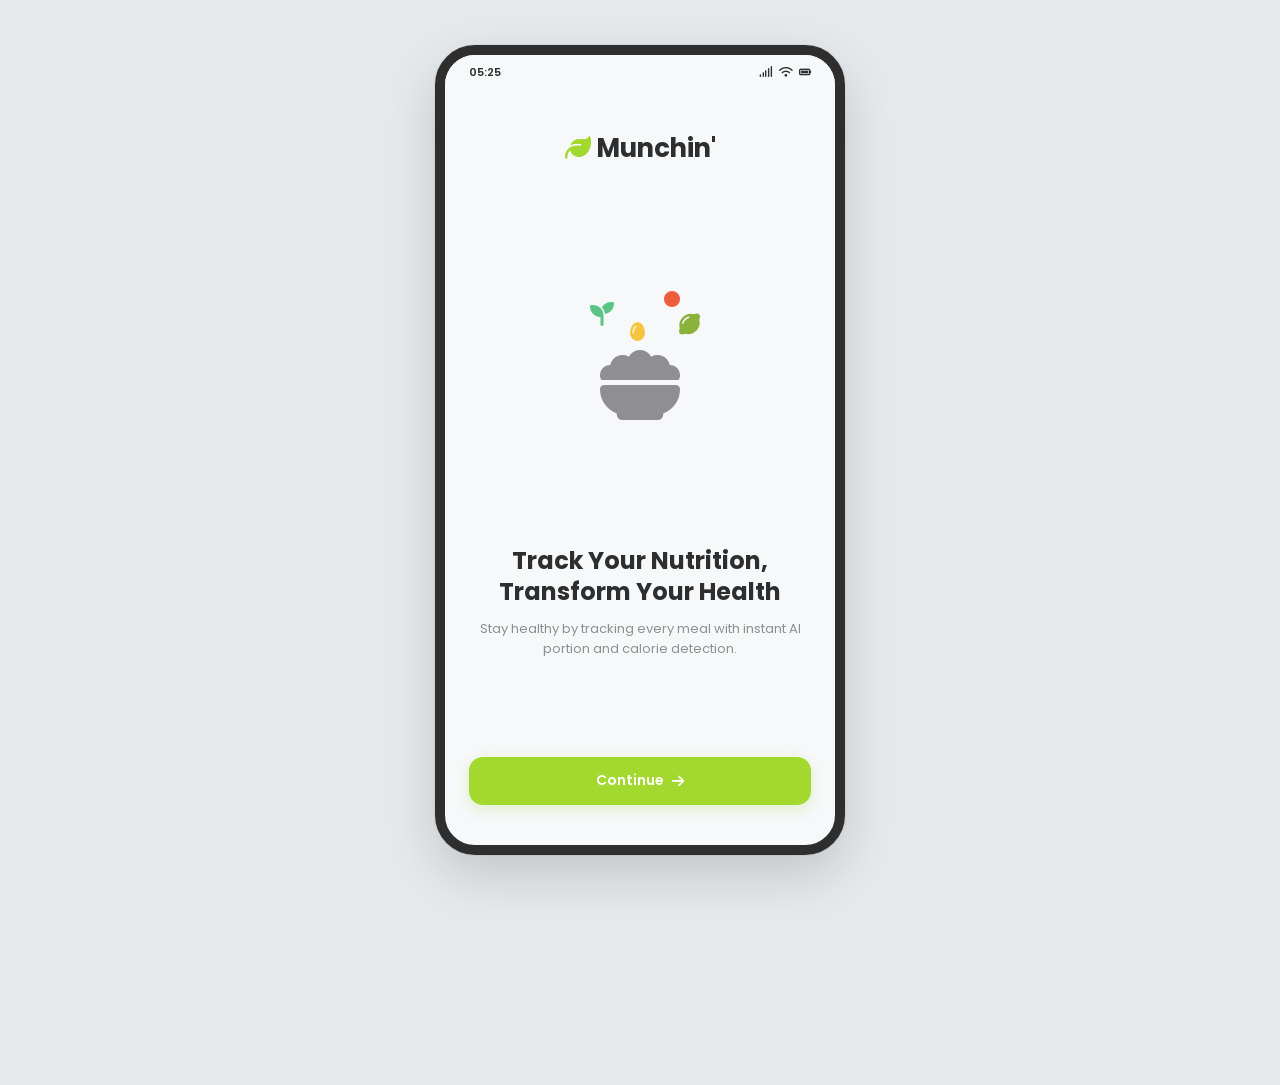
==== front-end/static/index.html @ abd900d7 "refactor project structure" ====
<!DOCTYPE html>
<html lang="vi">
<head>
    <meta charset="UTF-8">
    <meta name="viewport" content="width=device-width, initial-scale=1.0">
    <title>Munchin' - Track Your Diet Journey</title>
    <!-- Google Fonts: Poppins for clean modern Figma typography -->
    <link rel="preconnect" href="https://fonts.googleapis.com">
    <link rel="preconnect" href="https://fonts.gstatic.com" crossorigin>
    <link href="https://fonts.googleapis.com/css2?family=Poppins:wght@300;400;500;600;700&family=Outfit:wght@300;400;500;600;700&display=swap" rel="stylesheet">
    <!-- FontAwesome Icons -->
    <link rel="stylesheet" href="https://cdnjs.cloudflare.com/ajax/libs/font-awesome/6.4.0/css/all.min.css">
    <!-- Custom Style Sheet -->
    <link rel="stylesheet" href="index.css?v=1.0.3">
</head>
<body>
    <div class="phone-container">
        <!-- Status Bar Simulator -->
        <div class="status-bar">
            <span class="time" id="status-time">09:41</span>
            <div class="status-icons">
                <i class="fa-solid fa-signal"></i>
                <i class="fa-solid fa-wifi"></i>
                <i class="fa-solid fa-battery-full"></i>
            </div>
        </div>

        <!-- ==========================================
             ONBOARDING SCREENS (Welcome & Survey)
             ========================================== -->
        <div id="onboarding-flow" class="flow-container active">
            <!-- Screen 1: Welcome -->
            <div class="onboarding-screen active" id="screen-welcome">
                <div class="welcome-header">
                    <span class="brand-logo"><i class="fa-solid fa-leaf text-green"></i> Munchin'</span>
                </div>
                <div class="welcome-illustration">
                    <!-- Dynamic healthy bowl representation -->
                    <div class="salad-bowl">
                        <div class="ingredient leaf-1"><i class="fa-solid fa-seedling"></i></div>
                        <div class="ingredient tomato"><i class="fa-solid fa-circle text-coral"></i></div>
                        <div class="ingredient egg"><i class="fa-solid fa-egg"></i></div>
                        <div class="ingredient avocado"><i class="fa-solid fa-lemon"></i></div>
                        <div class="bowl-base"><i class="fa-solid fa-bowl-food"></i></div>
                    </div>
                </div>
                <div class="welcome-text">
                    <h2>Track Your Nutrition, Transform Your Health</h2>
                    <p>Stay healthy by tracking every meal with instant AI portion and calorie detection.</p>
                </div>
                <div class="onboarding-footer">
                    <button class="btn btn-green btn-block" id="welcome-continue-btn">Continue <i class="fa-solid fa-arrow-right"></i></button>
                </div>
            </div>

            <!-- Screen 2: Gender Selector -->
            <div class="onboarding-screen" id="screen-gender">
                <div class="survey-header">
                    <button class="survey-back-btn"><i class="fa-solid fa-chevron-left"></i></button>
                    <span class="survey-progress-dot">1 of 4</span>
                </div>
                <div class="survey-body">
                    <h2>What's your gender?</h2>
                    <p>This helps us customize your baseline basal metabolic rate (BMR).</p>
                    
                    <div class="selection-cards">
                        <div class="selection-card" data-gender="female">
                            <div class="card-icon"><i class="fa-solid fa-venus"></i></div>
                            <h3>Female</h3>
                        </div>
                        <div class="selection-card" data-gender="male">
                            <div class="card-icon"><i class="fa-solid fa-mars"></i></div>
                            <h3>Male</h3>
                        </div>
                        <div class="selection-card" data-gender="other">
                            <div class="card-icon"><i class="fa-solid fa-genderless"></i></div>
                            <h3>Other</h3>
                        </div>
                    </div>
                </div>
                <div class="onboarding-footer double-btn">
                    <button class="btn btn-secondary" id="gender-skip-btn">Skip</button>
                    <button class="btn btn-green" id="gender-continue-btn" disabled>Continue</button>
                </div>
            </div>

            <!-- Screen 3: Age Selector -->
            <div class="onboarding-screen" id="screen-age">
                <div class="survey-header">
                    <button class="survey-back-btn"><i class="fa-solid fa-chevron-left"></i></button>
                    <span class="survey-progress-dot">2 of 4</span>
                </div>
                <div class="survey-body">
                    <h2>What's your Age?</h2>
                    <p>Age plays a vital role in daily calorie burn estimation.</p>
                    
                    <div class="wheel-picker-container">
                        <div class="wheel-picker-fade top"></div>
                        <div class="wheel-picker" id="age-picker">
                            <!-- Populated by JS -->
                        </div>
                        <div class="wheel-picker-fade bottom"></div>
                        <div class="wheel-indicator"></div>
                    </div>
                </div>
                <div class="onboarding-footer double-btn">
                    <button class="btn btn-secondary" id="age-skip-btn">Skip</button>
                    <button class="btn btn-green" id="age-continue-btn">Continue</button>
                </div>
            </div>

            <!-- Screen 4: Weight Selector -->
            <div class="onboarding-screen" id="screen-weight">
                <div class="survey-header">
                    <button class="survey-back-btn"><i class="fa-solid fa-chevron-left"></i></button>
                    <span class="survey-progress-dot">3 of 4</span>
                </div>
                <div class="survey-body">
                    <h2>What's your weight?</h2>
                    <p>Enter your current weight. You can change units below.</p>
                    
                    <div class="weight-display-container">
                        <span class="weight-value" id="weight-value-label">62</span>
                        <div class="unit-toggle" id="weight-unit-toggle">
                            <button class="unit-btn active" data-unit="kg">Kg</button>
                            <button class="unit-btn" data-unit="lbs">Lbs</button>
                        </div>
                    </div>

                    <div class="scale-slider-container">
                        <input type="range" id="weight-slider" min="30" max="150" value="62" class="scale-slider">
                        <div class="scale-ticks">
                            <span>|</span><span>|</span><span>|</span><span>|</span><span>|</span><span>|</span><span>|</span><span>|</span><span>|</span><span>|</span>
                        </div>
                    </div>
                </div>
                <div class="onboarding-footer double-btn">
                    <button class="btn btn-secondary" id="weight-skip-btn">Skip</button>
                    <button class="btn btn-green" id="weight-continue-btn">Continue</button>
                </div>
            </div>

            <!-- Screen 5: Goal Selector -->
            <div class="onboarding-screen" id="screen-goal">
                <div class="survey-header">
                    <button class="survey-back-btn"><i class="fa-solid fa-chevron-left"></i></button>
                    <span class="survey-progress-dot">4 of 4</span>
                </div>
                <div class="survey-body">
                    <h2>What goal do you have in mind?</h2>
                    <p>We'll calculate your calorie requirements based on this.</p>
                    
                    <div class="selection-cards">
                        <div class="selection-card row-card" data-goal="lose">
                            <div class="card-icon text-coral"><i class="fa-solid fa-arrow-down-long"></i></div>
                            <div class="card-details">
                                <h3>Lose weight</h3>
                                <p>Calorie deficit to reduce weight safely</p>
                            </div>
                        </div>
                        <div class="selection-card row-card" data-goal="maintain">
                            <div class="card-icon text-green"><i class="fa-solid fa-scale-balanced"></i></div>
                            <div class="card-details">
                                <h3>Maintain weight</h3>
                                <p>Energy balance to maintain your current physique</p>
                            </div>
                        </div>
                        <div class="selection-card row-card" data-goal="gain">
                            <div class="card-icon text-purple"><i class="fa-solid fa-arrow-up-long"></i></div>
                            <div class="card-details">
                                <h3>Gain weight</h3>
                                <p>Calorie surplus to support muscle/mass growth</p>
                            </div>
                        </div>
                    </div>
                </div>
                <div class="onboarding-footer double-btn">
                    <button class="btn btn-secondary" id="goal-skip-btn">Skip</button>
                    <button class="btn btn-green" id="goal-continue-btn" disabled>Complete</button>
                </div>
            </div>
        </div>

        <!-- ==========================================
             AUTHENTICATION SCREEN (Sign In / Register)
             ========================================== -->
        <div id="auth-flow" class="flow-container">
            <div class="auth-screen">
                <div class="auth-header">
                    <span class="brand-logo"><i class="fa-solid fa-leaf text-green"></i> Munchin'</span>
                    <h2 id="auth-title">Create Account</h2>
                    <p id="auth-subtitle">Join us to start tracking your healthy lifestyle</p>
                </div>

                <div class="auth-body">
                    <!-- Signup Form -->
                    <form id="signup-form">
                        <div class="form-group">
                            <label for="reg-name">Full Name</label>
                            <input type="text" id="reg-name" class="form-control" placeholder="Akshay Rajput" required>
                        </div>
                        <div class="form-group">
                            <label for="reg-username">Username</label>
                            <input type="text" id="reg-username" class="form-control" placeholder="akshay89" required>
                        </div>
                        <div class="form-group">
                            <label for="reg-password">Password</label>
                            <div class="password-wrapper">
                                <input type="password" id="reg-password" class="form-control" placeholder="••••••••" required>
                                <button type="button" class="password-toggle-btn" tabindex="-1" title="Show password"><i class="fa-regular fa-eye"></i></button>
                            </div>
                        </div>
                        <button type="submit" class="btn btn-green btn-block" style="margin-top: 16px;">Sign Up</button>
                    </form>

                    <!-- Signin Form (Hidden initially) -->
                    <form id="signin-form" style="display: none;">
                        <div class="form-group">
                            <label for="login-username">Username</label>
                            <input type="text" id="login-username" class="form-control" placeholder="Username" required>
                        </div>
                        <div class="form-group">
                            <label for="login-password">Password</label>
                            <div class="password-wrapper">
                                <input type="password" id="login-password" class="form-control" placeholder="••••••••" required>
                                <button type="button" class="password-toggle-btn" tabindex="-1" title="Show password"><i class="fa-regular fa-eye"></i></button>
                            </div>
                        </div>
                        <button type="submit" class="btn btn-green btn-block" style="margin-top: 16px;">Sign In</button>
                    </form>
                </div>

                <div class="auth-footer">
                    <span id="auth-toggle-msg">Already have an account? <a href="#" id="auth-toggle-link">Sign In</a></span>
                </div>
            </div>
        </div>

        <!-- ==========================================
             MAIN APPLICATION SHELL (Tab Screens)
             ========================================== -->
        <div id="app-shell" class="flow-container">
            <!-- Header for Dashboard / Home -->
            <header class="main-header" id="main-header">
                <div class="user-avatar-badge">
                    <img src="https://images.unsplash.com/photo-1534528741775-53994a69daeb?auto=format&fit=crop&q=80&w=100" alt="Avatar" id="header-avatar">
                    <div class="user-welcome">
                        <span class="user-welcome-label">Welcome</span>
                        <strong class="user-welcome-name" id="user-display-name">Akshay Rajput</strong>
                    </div>
                </div>
                <div class="header-actions">
                    <button class="header-icon-btn" id="header-search-btn" title="Search"><i class="fa-solid fa-magnifying-glass"></i></button>
                    <button class="header-icon-btn" id="header-alert-btn" title="Notifications" style="position:relative;">
                        <i class="fa-solid fa-bell"></i>
                        <span class="notification-badge" id="notification-badge" style="display:none; position:absolute; top:-1px; right:-1px; width:7px; height:7px; background-color:#F05C3B; border-radius:50%; border:1px solid #FFFFFF;"></span>
                    </button>
                </div>
            </header>

            <!-- Notification Dropdown Panel -->
            <div class="notification-dropdown" id="notification-dropdown" style="display:none;">
                <div class="notification-dropdown-header">
                    <h4>Notifications</h4>
                    <button id="clear-notifications-btn">Clear all</button>
                </div>
                <div id="notifications-list">
                    <div class="empty-notifications">No notifications yet</div>
                </div>
            </div>

            <!-- Screen Viewport -->
            <div class="screen-viewport">
                <!-- Tab 1: Home Dashboard -->
                <div class="app-screen active" id="screen-home">
                    <!-- Horizontal Date Slider and Calendar Selector -->
                    <div class="date-picker-row">
                        <div class="horizontal-date-slider">
                            <!-- Populated by JS dynamically with nearby dates -->
                        </div>
                        <button class="calendar-toggle-btn" id="calendar-toggle-btn" title="Choose date">
                            <i class="fa-regular fa-calendar-days"></i>
                        </button>
                        <input type="date" id="hidden-date-picker" style="position: absolute; width: 1px; height: 1px; opacity: 0; pointer-events: none;">
                    </div>

                    <!-- Figma Semi-Circular Gauge Calorie Tracker Card -->
                    <div class="gauge-card card">
                        <div class="semi-gauge-container">
                            <svg class="semi-gauge" width="220" height="150" viewBox="0 0 220 120">
                                <!-- Background Gray Arc -->
                                <path class="gauge-bg" d="M20 110 A 90 90 0 0 1 200 110" stroke="#f0f2f5" stroke-width="14" fill="none" stroke-linecap="round"/>
                                <!-- Active Orange/Coral Progress Arc -->
                                <path class="gauge-fill" id="gauge-fill-arc" d="M20 110 A 90 90 0 0 1 200 110" stroke="url(#coralGradient)" stroke-width="14" fill="none" stroke-linecap="round"/>
                                
                                <defs>
                                    <linearGradient id="coralGradient" x1="0%" y1="0%" x2="100%" y2="100%">
                                        <stop offset="0%" stop-color="#ff9b71"/>
                                        <stop offset="100%" stop-color="#F05C3B"/>
                                    </linearGradient>
                                </defs>
                            </svg>

                            <div class="gauge-center-text">
                                <div class="gauge-icon"><i class="fa-solid fa-fire text-coral"></i></div>
                                <span class="gauge-calories" id="gauge-cal-completed">0</span>
                                <span class="gauge-total">of <span id="gauge-cal-target">2213</span> kcal</span>
                            </div>
                        </div>

                        <!-- Gauge Stats Row (Budget, Left, Exercise) -->
                        <div class="gauge-stats-row" style="display: flex; justify-content: space-around; width: 100%; margin: 8px 0 16px 0; border-top: 1px solid var(--border-color); border-bottom: 1px solid var(--border-color); padding: 10px 0;">
                            <div style="display: flex; flex-direction: column; align-items: center;">
                                <span style="font-size: 10px; color: var(--text-muted); font-weight: 500; text-transform: uppercase;">Budget</span>
                                <strong id="gauge-budget-val" style="font-size: 14px; color: var(--text-dark);">2213</strong>
                            </div>
                            <div style="display: flex; flex-direction: column; align-items: center; border-left: 1px solid var(--border-color); border-right: 1px solid var(--border-color); padding: 0 24px;">
                                <span style="font-size: 10px; color: var(--text-muted); font-weight: 500; text-transform: uppercase;">Left</span>
                                <strong id="gauge-left-val" style="font-size: 16px; color: var(--accent-coral);">2213</strong>
                            </div>
                            <div style="display: flex; flex-direction: column; align-items: center;">
                                <span style="font-size: 10px; color: var(--text-muted); font-weight: 500; text-transform: uppercase;">Exercise</span>
                                <strong id="gauge-exercise-val" style="font-size: 14px; color: var(--accent-green);">0</strong>
                            </div>
                        </div>

                        <!-- Macro Details Grid -->
                        <div class="macro-bars-card">
                            <div class="macro-bar-col">
                                <div class="macro-col-header">
                                    <span class="macro-dot bg-purple"></span>
                                    <span>Protein</span>
                                </div>
                                <strong class="macro-col-value"><span id="macro-p-val">0</span>g</strong>
                                <span class="macro-col-target">of <span id="macro-p-tgt">90</span>g</span>
                                <div class="macro-bar-track"><div class="macro-bar-fill bg-purple" id="macro-bar-p" style="width: 0%;"></div></div>
                            </div>
                            
                            <div class="macro-bar-col">
                                <div class="macro-col-header">
                                    <span class="macro-dot bg-yellow"></span>
                                    <span>Fats</span>
                                </div>
                                <strong class="macro-col-value"><span id="macro-f-val">0</span>g</strong>
                                <span class="macro-col-target">of <span id="macro-f-tgt">70</span>g</span>
                                <div class="macro-bar-track"><div class="macro-bar-fill bg-yellow" id="macro-bar-f" style="width: 0%;"></div></div>
                            </div>

                            <div class="macro-bar-col">
                                <div class="macro-col-header">
                                    <span class="macro-dot bg-green"></span>
                                    <span>Carbs</span>
                                </div>
                                <strong class="macro-col-value"><span id="macro-c-val">0</span>g</strong>
                                <span class="macro-col-target">of <span id="macro-c-tgt">110</span>g</span>
                                <div class="macro-bar-track"><div class="macro-bar-fill bg-green" id="macro-bar-c" style="width: 0%;"></div></div>
                            </div>
                        </div>
                    </div>

                    <!-- Daily Activity & Logs Card -->
                    <div class="card activity-card" style="margin-bottom: 16px;">
                        <h3 style="font-size: 14px; margin-bottom: 12px;"><i class="fa-solid fa-chart-line text-coral"></i> Daily Activity & Logs</h3>
                        <div style="display: flex; gap: 10px; margin-bottom: 12px;">
                            <button class="btn btn-secondary" id="btn-open-weight-log" style="flex: 1; height: 38px; font-size: 12px; border-radius: 10px; padding: 0 10px; justify-content: center;">
                                <i class="fa-solid fa-weight-scale" style="color:var(--accent-purple)"></i> Weight Log
                            </button>
                            <button class="btn btn-secondary" id="btn-open-exercise-log" style="flex: 1; height: 38px; font-size: 12px; border-radius: 10px; padding: 0 10px; justify-content: center;">
                                <i class="fa-solid fa-person-running" style="color:var(--accent-green)"></i> Exercise Log
                            </button>
                        </div>
                        <div class="activity-summary-details" style="font-size: 12px; display: flex; flex-direction: column; gap: 8px;">
                            <div style="display: flex; justify-content: space-between; align-items: center; border-bottom: 1px solid var(--border-color); padding-bottom: 6px;">
                                <span style="color: var(--text-muted); font-weight: 500;">Weight Today</span>
                                <strong id="dashboard-current-weight-val">--</strong>
                            </div>
                            <div>
                                <span style="color: var(--text-muted); font-weight: 500; display: block; margin-bottom: 4px;">Today's Workouts</span>
                                <div id="dashboard-today-workouts-list" style="display: flex; flex-direction: column; gap: 6px;">
                                    <span style="color: var(--text-light-gray); font-style: italic; font-size: 11px;">No exercise logged today.</span>
                                </div>
                            </div>
                        </div>
                    </div>

                    <!-- Today's Meals Section -->
                    <div class="meals-section-container">
                        <div class="meals-section-header">
                            <h3>Today's Meals</h3>
                            <button class="text-link-btn" id="view-all-meals-btn">View All</button>
                        </div>

                        <!-- Meal Category Tabs -->
                        <div class="meal-categories">
                            <button class="meal-cat-btn active" data-category="breakfast">Breakfast</button>
                            <button class="meal-cat-btn" data-category="lunch">Lunch</button>
                            <button class="meal-cat-btn" data-category="dinner">Dinner</button>
                        </div>

                        <!-- Meal Cards list container -->
                        <div class="meal-cards-list" id="meal-cards-list">
                            <!-- Populated dynamically by JS -->
                            <div class="empty-state-card">
                                <i class="fa-solid fa-utensils empty-icon-gray"></i>
                                <p>No meals logged for this category</p>
                                <p class="empty-subtext">Click the "+" scanner button below to scan and log this meal.</p>
                            </div>
                        </div>
                    </div>
                </div>

                <!-- Tab 2: Search / Manual Entry / Explore -->
                <div class="app-screen" id="screen-search">
                    <div class="screen-header">
                        <h2>Explore Foods</h2>
                    </div>
                    
                    <!-- Sub-tabs for Explore -->
                    <div class="explore-tabs-container">
                        <button class="explore-tab-btn active" data-view="manual">Manual Log</button>
                        <button class="explore-tab-btn" data-view="new-dishes">Explore New Dishes</button>
                    </div>

                    <!-- View 1: Manual Log -->
                    <div id="explore-manual-view" class="explore-view active">
                        <div class="search-box-container">
                            <i class="fa-solid fa-magnifying-glass search-input-icon"></i>
                            <input type="text" id="food-search-input" class="form-control search-input" placeholder="Search rice, pho, avocado salad...">
                        </div>

                        <!-- Custom manual add form card -->
                        <div class="custom-add-card card" style="margin-top: 16px;">
                            <h3>Custom Meal Input</h3>
                            <div class="form-group">
                                <label>Meal Category</label>
                                <div class="meal-category-select-pill">
                                    <button class="pill-btn active" data-cat="breakfast">Breakfast</button>
                                    <button class="pill-btn" data-cat="lunch">Lunch</button>
                                    <button class="pill-btn" data-cat="dinner">Dinner</button>
                                </div>
                            </div>
                            <div class="form-group">
                                <label for="custom-food-name">Food Name</label>
                                <input type="text" id="custom-food-name" class="form-control" placeholder="Pho, eggs, salad...">
                            </div>
                            <div class="form-group">
                                <label for="custom-food-calories">Calories (kcal)</label>
                                <input type="number" id="custom-food-calories" class="form-control" placeholder="0">
                            </div>
                            <div class="macro-grid">
                                <div class="form-group">
                                    <label for="custom-food-p">Protein (g)</label>
                                    <input type="number" id="custom-food-p" class="form-control" placeholder="0">
                                </div>
                                <div class="form-group">
                                    <label for="custom-food-c">Carbs (g)</label>
                                    <input type="number" id="custom-food-c" class="form-control" placeholder="0">
                                </div>
                                <div class="form-group">
                                    <label for="custom-food-f">Fats (g)</label>
                                    <input type="number" id="custom-food-f" class="form-control" placeholder="0">
                                </div>
                            </div>
                            <button class="btn btn-green btn-block" id="custom-food-save-btn" style="margin-top: 16px;"><i class="fa-solid fa-plus"></i> Add Meal</button>
                        </div>
                    </div>

                    <!-- View 2: Explore New Dishes -->
                    <div id="explore-new-dishes-view" class="explore-view">
                        <div class="scraped-dishes-header">
                            <p class="scraped-subtitle"><i class="fa-solid fa-wand-magic-sparkles text-coral"></i> Live AI Scraped Ideas from Hungry Huy</p>
                        </div>
                        <div class="scraped-dishes-list" id="scraped-dishes-list">
                            <div class="loading-state">
                                <i class="fa-solid fa-spinner fa-spin text-coral"></i>
                                <p>Scraping new culinary ideas...</p>
                            </div>
                        </div>
                    </div>
                </div>

                <!-- Tab 3: AI Scanner / Camera Upload (Scan) -->
                <div class="app-screen" id="screen-scan">
                    <div class="screen-header">
                        <h2>AI Scanner</h2>
                        <span class="badge" id="backend-status-revamp"><span class="status-dot"></span>Checking...</span>
                    </div>

                    <div class="scan-controls-container">
                        <!-- Mode selections -->
                        <div class="mode-selector-light" style="display: none;">
                            <button class="mode-btn-light active" id="mode-fast-revamp" data-mode="fast">
                                <i class="fa-solid fa-bolt"></i> Fast Mode
                            </button>
                            <button class="mode-btn-light" id="mode-accurate-revamp" data-mode="accurate">
                                <i class="fa-solid fa-circle-check"></i> Accurate Mode
                            </button>
                        </div>
                        
                        <!-- Model Dropdown -->
                        <div class="select-wrapper-light">
                            <select id="model-select-revamp" class="form-select-light">
                                <option value="">Default Model</option>
                            </select>
                            <i class="fa-solid fa-chevron-down select-icon"></i>
                        </div>
                    </div>

                    <!-- Dropzone -->
                    <div class="upload-dropzone-light" id="dropzone-revamp" style="position: relative;">
                        <input type="file" id="file-input-revamp" accept="image/*" style="position: absolute; top: 0; left: 0; width: 100%; height: 100%; opacity: 0.01; cursor: pointer; z-index: 10;">
                        <div class="dropzone-content">
                            <i class="fa-solid fa-camera camera-large-icon"></i>
                            <h3>Upload food photo</h3>
                            <p>Drag your food picture or touch to open camera</p>
                        </div>
                    </div>



                    <!-- Progress tracking panel -->
                    <div class="progress-panel-light" id="progress-panel-revamp" style="display: none;">
                        <div class="progress-header">
                            <span class="progress-status-text" id="progress-status-revamp-text">Uploading image...</span>
                            <div style="display: flex; align-items: center; gap: 8px;">
                                <span class="progress-percent" id="progress-percent-revamp">0%</span>
                                <button class="close-btn-light" id="cancel-progress-revamp-btn" style="border: none; background: none; color: #8E8E93; cursor: pointer; padding: 2px; display: flex; align-items: center; justify-content: center;" title="Cancel Scan"><i class="fa-solid fa-xmark"></i></button>
                            </div>
                        </div>
                        <div class="progress-bar-bg">
                            <div class="progress-bar-fill" id="progress-bar-fill-revamp" style="width: 0%;"></div>
                        </div>
                        <ul class="progress-steps-list-light">
                            <li class="step-item-light active" id="step-u-revamp"><i class="fa-solid fa-circle-notch fa-spin"></i> Uploading Image</li>
                            <li class="step-item-light" id="step-c-revamp"><i class="fa-regular fa-circle"></i> Running food classification</li>
                            <li class="step-item-light" id="step-n-revamp"><i class="fa-regular fa-circle"></i> Fetching USDA nutritional profiles</li>
                            <li class="step-item-light" id="step-s-revamp"><i class="fa-regular fa-circle"></i> Ingredient mask extraction (Accurate)</li>
                            <li class="step-item-light" id="step-p-revamp"><i class="fa-regular fa-circle"></i> Portion height & volume estimation</li>
                        </ul>
                    </div>

                    <!-- Results panel -->
                    <div class="result-panel-light card" id="result-panel-revamp" style="display: none;">
                        <div class="result-header-light">
                            <h3>AI Analysis Details</h3>
                            <button class="close-btn-light" id="close-result-revamp-btn"><i class="fa-solid fa-xmark"></i></button>
                        </div>

                        <div class="result-body-light">
                            <div class="result-image-container">
                                <img id="result-img-revamp" src="" alt="Analyzed meal">
                                <canvas id="overlay-canvas-revamp"></canvas>
                                <div class="overlay-tag" id="overlay-tag-revamp" style="display: none;"><i class="fa-solid fa-circle-nodes"></i> Ingredients Mask Active</div>
                            </div>

                            <div class="food-info-header">
                                <div>
                                    <h2 id="result-food-name-revamp">Phở Bò</h2>
                                    <p class="portion-text" id="result-portion-revamp">Estimated portion: 1.2 portions</p>
                                </div>
                                <div class="conf-badge">
                                    <span id="result-conf-val">95%</span>
                                    <span class="conf-lbl">Confidence</span>
                                </div>
                            </div>

                            <!-- Macro Breakdown -->
                            <div class="macros-breakdown-card">
                                <div class="macro-line-item">
                                    <div class="macro-line-lbl">
                                        <span><i class="fa-solid fa-fire text-coral"></i> Calories</span>
                                        <strong id="res-macro-cal">650 kcal</strong>
                                    </div>
                                    <div class="macro-line-bar"><div class="macro-line-fill bg-coral" id="res-fill-cal" style="width: 50%;"></div></div>
                                </div>

                                <div class="macro-line-grid">
                                    <div class="macro-line-item">
                                        <div class="macro-line-lbl">
                                            <span>Protein</span>
                                            <strong id="res-macro-p">28g</strong>
                                        </div>
                                        <div class="macro-line-bar"><div class="macro-line-fill bg-purple" id="res-fill-p" style="width: 50%;"></div></div>
                                    </div>
                                    <div class="macro-line-item">
                                        <div class="macro-line-lbl">
                                            <span>Carbs</span>
                                            <strong id="res-macro-c">85g</strong>
                                        </div>
                                        <div class="macro-line-bar"><div class="macro-line-fill bg-green" id="res-fill-c" style="width: 50%;"></div></div>
                                    </div>
                                    <div class="macro-line-item">
                                        <div class="macro-line-lbl">
                                            <span>Fats</span>
                                            <strong id="res-macro-f">16g</strong>
                                        </div>
                                        <div class="macro-line-bar"><div class="macro-line-fill bg-yellow" id="res-fill-f" style="width: 50%;"></div></div>
                                    </div>
                                </div>
                            </div>

                            <!-- Ingredients breakdown -->
                            <div class="ingredients-list-section" id="res-ing-section" style="display: none;">
                                <h4>Detected Ingredients</h4>
                                <div class="ing-list-items" id="res-ing-list">
                                    <!-- Populated dynamically -->
                                </div>
                            </div>

                            <!-- Depth map -->
                            <div class="depth-map-section" id="res-depth-section" style="display: none;">
                                <h4>Depth Map V2 Visualization</h4>
                                <div class="depth-map-img-wrapper">
                                    <img id="res-depth-img" src="" alt="Depth map">
                                </div>
                            </div>

                            <!-- Quick Select Intake Choice for AI Result -->
                            <div class="form-group" style="margin-top: 14px;">
                                <label>Log this meal for:</label>
                                <div class="meal-category-select-pill" id="result-meal-cat-select">
                                    <button class="pill-btn active" data-cat="breakfast">Breakfast</button>
                                    <button class="pill-btn" data-cat="lunch">Lunch</button>
                                    <button class="pill-btn" data-cat="dinner">Dinner</button>
                                </div>
                            </div>

                            <div class="result-footer-actions">
                                <button class="btn btn-secondary" id="res-cancel-btn">Discard</button>
                                <button class="btn btn-green" id="res-save-btn"><i class="fa-solid fa-plus"></i> Add to Journey</button>
                                <button class="btn btn-green" id="res-back-home-btn" style="display: none; width: 100%;"><i class="fa-solid fa-arrow-left"></i> Back to Home</button>
                            </div>
                        </div>
                    </div>
                </div>

                <!-- Tab 4: Reports (Graph) -->
                <div class="app-screen" id="screen-reports">
                    <div class="screen-header">
                        <h2>Diet Progress</h2>
                    </div>

                    <!-- Weekly progress Line Chart Card -->
                    <div class="chart-card card">
                        <div class="chart-header">
                            <h3>Weekly Calorie Intake</h3>
                            <span class="chart-avg">Avg: <strong id="reports-avg-val">0</strong> kcal</span>
                        </div>
                        <div class="canvas-container">
                            <canvas id="progress-line-chart" width="350" height="180"></canvas>
                        </div>
                    </div>

                    <!-- Additional health insights cards -->
                    <div class="insights-container">
                        <h3>Nutrition Insights</h3>
                        <div class="insight-item-light">
                            <div class="insight-icon bg-light-green"><i class="fa-solid fa-shield-heart text-green"></i></div>
                            <div class="insight-text">
                                <h4>Calorie Goal Streak</h4>
                                <p id="insight-streak-text">You are on track! Stay close to your limit.</p>
                            </div>
                        </div>
                        <div class="insight-item-light">
                            <div class="insight-icon bg-light-purple"><i class="fa-solid fa-apple-whole text-purple"></i></div>
                            <div class="insight-text">
                                <h4>Macronutrient Balance</h4>
                                <p id="insight-macro-text">Ensure you are hitting your protein goal for today.</p>
                            </div>
                        </div>
                    </div>
                </div>

                <!-- Tab 5: Profile & Settings -->
                <div class="app-screen" id="screen-profile">
                    <div class="profile-card card">
                        <div class="profile-avatar-container">
                            <img src="https://images.unsplash.com/photo-1534528741775-53994a69daeb?auto=format&fit=crop&q=80&w=120" alt="Avatar" id="profile-avatar">
                        </div>
                        <h2 class="profile-name" id="profile-display-name">Akshay Rajput</h2>
                        <span class="profile-username" id="profile-display-username">@rajputakshay8940</span>

                        <!-- User stats tags -->
                        <div class="profile-stats-row">
                            <div class="profile-stat-box">
                                <span class="lbl">Calorie Target</span>
                                <strong id="prof-stat-cal">2213 kcal</strong>
                            </div>
                            <div class="profile-stat-box">
                                <span class="lbl">Goal</span>
                                <strong id="prof-stat-goal" style="text-transform: capitalize;">Maintain</strong>
                            </div>
                            <div class="profile-stat-box">
                                <span class="lbl">Weight</span>
                                <strong id="prof-stat-weight">62 Kg</strong>
                            </div>
                        </div>
                    </div>

                    <!-- Menu List -->
                    <div class="profile-menu-list">
                        <div class="profile-menu-item" id="menu-theme-black" style="display: flex; justify-content: space-between; align-items: center; cursor: default;">
                            <div style="display: flex; align-items: center; gap: 12px;">
                                <div class="menu-icon"><i class="fa-solid fa-moon"></i></div>
                                <span>Pitch-Black Dark Mode</span>
                            </div>
                            <label class="switch-toggle" style="position: relative; display: inline-block; width: 44px; height: 24px; margin-right: 4px;">
                                <input type="checkbox" id="dark-theme-toggle" style="opacity: 0; width: 0; height: 0; cursor: pointer;">
                                <span class="slider-round" style="position: absolute; cursor: pointer; top: 0; left: 0; right: 0; bottom: 0; background-color: #ccc; transition: .4s; border-radius: 24px;"></span>
                            </label>
                        </div>
                        <div class="profile-menu-item" id="menu-intake-goal">
                            <div class="menu-icon"><i class="fa-solid fa-fire-burner"></i></div>
                            <span>Daily Intake Target</span>
                            <i class="fa-solid fa-chevron-right arrow-icon"></i>
                        </div>
                        <div class="profile-menu-item" id="menu-favorites">
                            <div class="menu-icon"><i class="fa-solid fa-heart"></i></div>
                            <span>Favorites Foods</span>
                            <i class="fa-solid fa-chevron-right arrow-icon"></i>
                        </div>
                        <div class="profile-menu-item" id="menu-survey">
                            <div class="menu-icon"><i class="fa-solid fa-clipboard-question"></i></div>
                            <span>Recalculate BMR (Survey)</span>
                            <i class="fa-solid fa-chevron-right arrow-icon"></i>
                        </div>

                        <!-- Logout Button -->
                        <button class="btn btn-coral btn-block" id="logout-btn" style="margin-top: 24px;">
                            <i class="fa-solid fa-right-from-bracket"></i> Log out
                        </button>
                    </div>
                </div>
            </div>

            <!-- Bottom Navigation Bar -->
            <nav class="bottom-tab-bar">
                <button class="tab-nav-btn active" data-screen="home">
                    <i class="fa-solid fa-house-chimney"></i>
                    <span>Home</span>
                </button>
                <button class="tab-nav-btn" data-screen="search">
                    <i class="fa-solid fa-magnifying-glass"></i>
                    <span>Explore</span>
                </button>
                
                <!-- Floating green scan button -->
                <div class="tab-nav-scan-wrapper">
                    <button class="scan-nav-btn" data-screen="scan">
                        <i class="fa-solid fa-camera"></i>
                    </button>
                </div>
                
                <button class="tab-nav-btn" data-screen="reports">
                    <i class="fa-solid fa-chart-simple"></i>
                    <span>Reports</span>
                </button>
                <button class="tab-nav-btn" data-screen="profile">
                    <i class="fa-solid fa-user"></i>
                    <span>Profile</span>
                </button>
            </nav>
        </div>
        
        <!-- Custom Daily Calorie Target Modal (Inside Simulator) -->
        <div class="modal" id="custom-target-modal">
            <div class="modal-dialog">
                <div class="modal-header">
                    <h3>Custom Target Calories</h3>
                    <button class="close-btn" id="close-target-modal"><i class="fa-solid fa-xmark"></i></button>
                </div>
                <div class="modal-body">
                    <div class="form-group">
                        <label for="custom-target-calories-val">Daily Calorie Target (kcal)</label>
                        <input type="number" id="custom-target-calories-val" class="form-control" value="2213">
                    </div>
                </div>
                <div class="modal-footer">
                    <button class="btn btn-secondary" id="cancel-target-modal-btn">Cancel</button>
                    <button class="btn btn-green" id="save-target-modal-btn">Save</button>
                </div>
            </div>
        </div>

        <!-- Custom Calendar Modal -->
        <div class="modal" id="calendar-modal">
            <div class="modal-dialog">
                <div class="modal-header" style="margin-bottom: 12px;">
                    <h3 id="calendar-month-year" style="font-size: 16px; font-weight: 700; color: var(--text-dark);">June 2026</h3>
                    <div style="display:flex; gap:8px; align-items:center;">
                        <button class="calendar-nav-btn" id="calendar-prev-month" title="Previous month" style="width:30px; height:30px; border-radius:50%; border:1px solid var(--border-color); background-color:var(--bg-light); display:flex; align-items:center; justify-content:center; cursor:pointer;"><i class="fa-solid fa-chevron-left" style="font-size:10px;"></i></button>
                        <button class="calendar-nav-btn" id="calendar-next-month" title="Next month" style="width:30px; height:30px; border-radius:50%; border:1px solid var(--border-color); background-color:var(--bg-light); display:flex; align-items:center; justify-content:center; cursor:pointer;"><i class="fa-solid fa-chevron-right" style="font-size:10px;"></i></button>
                        <button class="close-btn" id="close-calendar-modal" style="width:30px; height:30px; border-radius:50%; border:none; background-color:var(--bg-light); display:flex; align-items:center; justify-content:center; cursor:pointer;"><i class="fa-solid fa-xmark"></i></button>
                    </div>
                </div>
                <div class="modal-body" style="gap: 12px;">
                    <div class="calendar-weekdays-grid" style="display:grid; grid-template-columns:repeat(7, 1fr); text-align:center; font-size:11px; font-weight:600; color:var(--text-muted);">
                        <div>Su</div><div>Mo</div><div>Tu</div><div>We</div><div>Th</div><div>Fr</div><div>Sa</div>
                    </div>
                    <div class="calendar-days-grid" id="calendar-days-grid" style="display:grid; grid-template-columns:repeat(7, 1fr); gap:6px;">
                        <!-- Populated dynamically by JS -->
                    </div>
                </div>
            </div>
        </div>

        <!-- Custom Success Modal -->
        <div class="modal" id="success-modal">
            <div class="modal-dialog" style="text-align: center; padding: 24px;">
                <div class="modal-body" style="gap: 16px; align-items: center; justify-content: center; display: flex; flex-direction: column;">
                    <div class="success-icon-circle" style="width: 64px; height: 64px; border-radius: 50%; background-color: rgba(163, 217, 46, 0.15); display: flex; align-items: center; justify-content: center; margin-bottom: 8px;">
                        <i class="fa-solid fa-circle-check" style="font-size: 40px; color: var(--accent-green);"></i>
                    </div>
                    <h3 style="font-size: 18px; font-weight: 700; color: var(--text-dark); margin: 0;">Thêm món thành công!</h3>
                    <p id="success-modal-msg" style="font-size: 13px; color: var(--text-muted); margin: 0; line-height: 1.5;">Món ăn của bạn đã được lưu lại vào hành trình ăn uống.</p>
                    <button class="btn btn-green btn-block" id="success-modal-btn" style="margin-top: 8px;">Tuyệt vời</button>
                </div>
            </div>
        </div>

        <!-- Custom Error Modal -->
        <div class="modal" id="error-modal">
            <div class="modal-dialog">
                <div class="modal-header">
                    <h3 style="color: var(--accent-coral);"><i class="fa-solid fa-triangle-exclamation"></i> Analysis Failed</h3>
                    <button class="close-btn" id="close-error-modal"><i class="fa-solid fa-xmark"></i></button>
                </div>
                <div class="modal-body" style="gap: 8px;">
                    <p style="font-size: 12px; color: var(--text-dark); margin: 0;">An error occurred during food analysis. You can copy the diagnostic details below to report this issue:</p>
                    <textarea id="error-traceback" class="form-control" readonly style="width: 100%; height: 160px; font-family: monospace; font-size: 11px; margin-top: 8px; resize: none; background-color: var(--bg-light); border: 1px solid var(--border-color); border-radius: 12px; padding: 10px; box-sizing: border-box; line-height: 1.4; color: var(--text-dark);"></textarea>
                </div>
                <div class="modal-footer">
                    <button class="btn btn-secondary" id="copy-error-btn" style="display: flex; align-items: center; justify-content: center; gap: 8px;"><i class="fa-solid fa-copy"></i> Copy details</button>
                    <button class="btn btn-green" id="close-error-modal-btn">Close</button>
                </div>
            </div>
        </div>

        <!-- Custom Weight Log Modal -->
        <div class="modal" id="weight-log-modal">
            <div class="modal-dialog">
                <div class="modal-header">
                    <h3>Log Daily Weight</h3>
                    <button class="close-btn" id="close-weight-modal"><i class="fa-solid fa-xmark"></i></button>
                </div>
                <div class="modal-body" style="gap: 12px;">
                    <div class="form-group">
                        <label for="weight-log-input">Enter Weight (<span class="weight-unit-label">kg</span>)</label>
                        <input type="number" step="0.1" id="weight-log-input" class="form-control" placeholder="62.0">
                    </div>
                    <div class="weight-history-section" style="margin-top: 15px;">
                        <h4 style="font-size: 13px; font-weight:600; color:var(--text-dark); margin-bottom: 8px;">Weight History</h4>
                        <div id="weight-history-list" style="max-height: 150px; overflow-y: auto; display: flex; flex-direction: column; gap: 6px;">
                            <!-- Populated by JS -->
                        </div>
                    </div>
                </div>
                <div class="modal-footer">
                    <button class="btn btn-secondary" id="cancel-weight-modal-btn">Cancel</button>
                    <button class="btn btn-green" id="save-weight-modal-btn">Save</button>
                </div>
            </div>
        </div>

        <!-- Custom Exercise Log Modal -->
        <div class="modal" id="exercise-log-modal">
            <div class="modal-dialog">
                <div class="modal-header">
                    <h3>Log Activity</h3>
                    <button class="close-btn" id="close-exercise-modal"><i class="fa-solid fa-xmark"></i></button>
                </div>
                <div class="modal-body" style="gap: 12px;">
                    <div class="form-group">
                        <label for="exercise-activity-select">Select Activity</label>
                        <div class="select-wrapper-light" style="position:relative;">
                            <select id="exercise-activity-select" class="form-select-light" style="width:100%; height:42px; border-radius:12px; border:1px solid #efeef4; padding:0 12px; font-weight:600; font-size:13px; appearance:none;">
                                <option value="Walking" data-rate="4">Walking (4 kcal/min)</option>
                                <option value="Running" data-rate="10">Running (10 kcal/min)</option>
                                <option value="Cycling" data-rate="8">Cycling (8 kcal/min)</option>
                                <option value="Swimming" data-rate="9">Swimming (9 kcal/min)</option>
                                <option value="Strength" data-rate="5">Strength Training (5 kcal/min)</option>
                                <option value="Yoga" data-rate="3">Yoga (3 kcal/min)</option>
                                <option value="Custom" data-rate="custom">Custom Exercise</option>
                            </select>
                            <i class="fa-solid fa-chevron-down select-icon" style="position:absolute; right:12px; top:15px; font-size:10px; color:#8E8E93; pointer-events:none;"></i>
                        </div>
                    </div>
                    <div class="form-group" id="custom-exercise-name-group" style="display: none;">
                        <label for="custom-exercise-name">Exercise Name</label>
                        <input type="text" id="custom-exercise-name" class="form-control" placeholder="e.g. Boxing">
                    </div>
                    <div class="form-group">
                        <label for="exercise-duration-input">Duration (minutes)</label>
                        <input type="number" id="exercise-duration-input" class="form-control" value="30">
                    </div>
                    <div class="form-group" id="custom-exercise-calories-group" style="display: none;">
                        <label for="custom-exercise-calories">Calories Burned (kcal)</label>
                        <input type="number" id="custom-exercise-calories" class="form-control" placeholder="e.g. 300">
                    </div>
                    <div style="font-size: 12px; font-weight:600; color:var(--text-muted); margin-top: 10px;">
                        Estimated burn: <span id="exercise-estimated-burn" style="color: var(--accent-green);">120</span> kcal
                    </div>
                </div>
                <div class="modal-footer">
                    <button class="btn btn-secondary" id="cancel-exercise-modal-btn">Cancel</button>
                    <button class="btn btn-green" id="save-exercise-modal-btn">Log Activity</button>
                </div>
            </div>
        </div>
    </div>

    <!-- Confirm Delete Meal Modal -->
    <div class="modal" id="delete-meal-modal">
        <div class="modal-dialog">
            <div class="modal-header">
                <h3>Confirm Delete Meal</h3>
                <button class="close-btn" id="close-delete-meal-btn"><i class="fa-solid fa-xmark"></i></button>
            </div>
            <div class="modal-body">
                <p style="font-size: 13px; color: var(--text-muted); line-height: 1.5;">Are you sure you want to delete this meal item? This action cannot be undone.</p>
                <input type="hidden" id="delete-meal-id">
            </div>
            <div class="modal-footer">
                <button class="btn btn-secondary" id="cancel-delete-meal-btn">Cancel</button>
                <button class="btn btn-green btn-danger" id="confirm-delete-meal-btn" style="background-color: var(--accent-coral); border-color: var(--accent-coral);">Delete</button>
            </div>
        </div>
    </div>

    <!-- Confirm Delete Workout Modal -->
    <div class="modal" id="delete-workout-modal">
        <div class="modal-dialog">
            <div class="modal-header">
                <h3>Confirm Delete Workout</h3>
                <button class="close-btn" id="close-delete-workout-btn"><i class="fa-solid fa-xmark"></i></button>
            </div>
            <div class="modal-body">
                <p style="font-size: 13px; color: var(--text-muted); line-height: 1.5;">Are you sure you want to delete this workout activity? This action cannot be undone.</p>
                <input type="hidden" id="delete-workout-id">
            </div>
            <div class="modal-footer">
                <button class="btn btn-secondary" id="cancel-delete-workout-btn">Cancel</button>
                <button class="btn btn-green btn-danger" id="confirm-delete-workout-btn" style="background-color: var(--accent-coral); border-color: var(--accent-coral);">Delete</button>
            </div>
        </div>
    </div>

    <!-- Confirm Delete Weight Modal -->
    <div class="modal" id="delete-weight-modal">
        <div class="modal-dialog">
            <div class="modal-header">
                <h3>Confirm Delete Weight</h3>
                <button class="close-btn" id="close-delete-weight-btn"><i class="fa-solid fa-xmark"></i></button>
            </div>
            <div class="modal-body">
                <p style="font-size: 13px; color: var(--text-muted); line-height: 1.5;">Are you sure you want to delete this weight log? This action cannot be undone.</p>
                <input type="hidden" id="delete-weight-date">
            </div>
            <div class="modal-footer">
                <button class="btn btn-secondary" id="cancel-delete-weight-btn">Cancel</button>
                <button class="btn btn-green btn-danger" id="confirm-delete-weight-btn" style="background-color: var(--accent-coral); border-color: var(--accent-coral);">Delete</button>
            </div>
        </div>
    </div>

    <!-- Custom Toast Container -->
    <div class="toast-container" id="toast-container"></div>

    <script src="index.js?v=1.0.3"></script>
</body>
</html>
---- front-end/static/index.css ----
/* "Munchin'" Light-Theme Figma UI Stylesheet */
:root {
    --bg-light: #F6F8FA;
    --bg-card: #FFFFFF;
    --text-dark: #2E2E2E;
    --text-muted: #8E8E93;
    --text-light-gray: #C7C7CC;
    --border-color: #EFEFF4;
    
    /* Figma Palette */
    --accent-coral: #F05C3B;
    --accent-coral-glow: rgba(240, 92, 59, 0.15);
    --accent-green: #A3D92E;
    --accent-green-hover: #91c425;
    --accent-yellow: #F5C542;
    --accent-purple: #B6A6E8;
    --accent-carbs-green: #5BC585;
    
    --phone-bezel: #2E2E2E;
    --transition-bounce: all 0.4s cubic-bezier(0.175, 0.885, 0.32, 1.275);
    --transition-smooth: all 0.3s cubic-bezier(0.4, 0, 0.2, 1);
}

/* Base Styles */
* {
    margin: 0;
    padding: 0;
    box-sizing: border-box;
    font-family: 'Poppins', 'Outfit', sans-serif;
    -webkit-font-smoothing: antialiased;
}

body {
    background-color: #E5E9EC;
    color: var(--text-dark);
    min-height: 100vh;
    display: flex;
    justify-content: center;
    align-items: center;
    overflow-x: hidden;
}

/* Scrollbars */
::-webkit-scrollbar {
    width: 5px;
}
::-webkit-scrollbar-track {
    background: transparent;
}
::-webkit-scrollbar-thumb {
    background: rgba(46, 46, 46, 0.1);
    border-radius: 10px;
}
::-webkit-scrollbar-thumb:hover {
    background: rgba(46, 46, 46, 0.2);
}

/* ----------------------------------
 * Simulator Core Container
 * ---------------------------------- */
.phone-container {
    width: 100%;
    max-width: 410px;
    height: 90vh;
    max-height: 840px;
    background-color: var(--bg-light);
    border: 10px solid var(--phone-bezel);
    border-radius: 40px;
    box-shadow: 0 20px 50px rgba(0, 0, 0, 0.15), 0 0 0 1px rgba(0, 0, 0, 0.05);
    display: flex;
    flex-direction: column;
    overflow: hidden;
    position: relative;
}

/* Status Bar */
.status-bar {
    height: 34px;
    padding: 0 24px;
    display: flex;
    justify-content: space-between;
    align-items: center;
    font-size: 11px;
    font-weight: 600;
    color: var(--text-dark);
    z-index: 10;
    background-color: var(--bg-light);
    user-select: none;
}

.status-icons {
    display: flex;
    gap: 6px;
    align-items: center;
}

/* ----------------------------------
 * Flows & Navigation Toggle states
 * ---------------------------------- */
.flow-container {
    display: none;
    flex: 1;
    flex-direction: column;
    overflow: hidden;
    height: 100%;
}

.flow-container.active {
    display: flex;
}

.onboarding-screen {
    display: none;
    flex: 1;
    flex-direction: column;
    padding: 20px 24px;
    overflow-y: auto;
}

.onboarding-screen.active {
    display: flex;
    animation: fadeIn 0.4s ease-out;
}

.app-screen {
    display: none;
    animation: fadeIn 0.3s ease-out;
}

.app-screen.active {
    display: block;
}

/* ----------------------------------
 * Onboarding Layouts (Survey Flow)
 * ---------------------------------- */

/* Screen 1: Welcome Screen */
#screen-welcome {
    justify-content: space-between;
    padding: 40px 24px;
}

.welcome-header {
    text-align: center;
}

.brand-logo {
    font-size: 26px;
    font-weight: 700;
    letter-spacing: -0.5px;
    color: var(--text-dark);
}

.text-green {
    color: var(--accent-green);
}

.welcome-illustration {
    display: flex;
    justify-content: center;
    align-items: center;
    height: 220px;
}

/* Custom CSS illustration for healthy food bowl */
.salad-bowl {
    position: relative;
    width: 140px;
    height: 140px;
}

.bowl-base {
    position: absolute;
    bottom: 0;
    left: 0;
    right: 0;
    text-align: center;
    font-size: 80px;
    color: #8E8E93;
    line-height: 1;
}

.ingredient {
    position: absolute;
    font-size: 24px;
    animation: bounceSlow 3s infinite ease-in-out;
}

.leaf-1 { top: 10px; left: 20px; color: #5BC585; animation-delay: 0.2s; }
.tomato { top: 0px; right: 30px; color: var(--accent-coral); font-size: 16px; animation-delay: 0.6s; }
.egg { top: 30px; left: 60px; color: #f5c542; font-size: 20px; animation-delay: 1s; }
.avocado { top: 20px; right: 10px; color: #8bb33c; animation-delay: 1.4s; }

@keyframes bounceSlow {
    0%, 100% { transform: translateY(0); }
    50% { transform: translateY(-8px); }
}

.welcome-text {
    text-align: center;
    padding: 0 10px;
}

.welcome-text h2 {
    font-size: 24px;
    font-weight: 700;
    line-height: 1.3;
    margin-bottom: 12px;
}

.welcome-text p {
    font-size: 13px;
    color: var(--text-muted);
    line-height: 1.5;
}

/* Survey headers progress dots */
.survey-header {
    display: flex;
    justify-content: space-between;
    align-items: center;
    margin-bottom: 24px;
}

.survey-back-btn {
    background: none;
    border: none;
    font-size: 16px;
    color: var(--text-dark);
    cursor: pointer;
    width: 32px;
    height: 32px;
    border-radius: 50%;
    display: flex;
    align-items: center;
    justify-content: center;
    background-color: var(--bg-card);
    box-shadow: 0 2px 8px rgba(0,0,0,0.05);
}

.survey-progress-dot {
    font-size: 12px;
    font-weight: 600;
    color: var(--text-muted);
}

.survey-body {
    flex: 1;
    display: flex;
    flex-direction: column;
    justify-content: center;
}

.survey-body h2 {
    font-size: 22px;
    font-weight: 700;
    margin-bottom: 8px;
}

.survey-body p {
    font-size: 13px;
    color: var(--text-muted);
    margin-bottom: 28px;
    line-height: 1.4;
}

/* Grid selection cards */
.selection-cards {
    display: flex;
    flex-direction: column;
    gap: 12px;
}

.selection-card {
    background-color: var(--bg-card);
    border: 2px solid var(--border-color);
    border-radius: 18px;
    padding: 18px;
    display: flex;
    align-items: center;
    gap: 16px;
    cursor: pointer;
    transition: var(--transition-bounce);
}

.selection-card .card-icon {
    width: 44px;
    height: 44px;
    border-radius: 14px;
    background-color: var(--bg-light);
    display: flex;
    align-items: center;
    justify-content: center;
    font-size: 18px;
    color: var(--text-dark);
    transition: var(--transition-smooth);
}

.selection-card h3 {
    font-size: 15px;
    font-weight: 600;
}

.selection-card.active {
    border-color: var(--accent-coral);
    box-shadow: 0 6px 16px rgba(240, 92, 59, 0.08);
}

.selection-card.active .card-icon {
    background-color: var(--accent-coral);
    color: #FFFFFF;
}

/* Row card details (for goals screen) */
.row-card {
    align-items: flex-start;
}

.row-card .card-details {
    display: flex;
    flex-direction: column;
    gap: 2px;
}

.row-card p {
    font-size: 11px;
    color: var(--text-muted);
    margin: 0;
}

/* Age Wheel Picker (Scroll list simulator) */
.wheel-picker-container {
    position: relative;
    height: 180px;
    overflow: hidden;
    margin: 20px 0;
}

.wheel-picker {
    display: flex;
    flex-direction: column;
    align-items: center;
    height: 100%;
    overflow-y: scroll;
    scroll-snap-type: y mandatory;
    scrollbar-width: none;
}

.wheel-picker::-webkit-scrollbar {
    display: none;
}

.wheel-item {
    height: 50px;
    line-height: 50px;
    font-size: 18px;
    font-weight: 500;
    color: var(--text-light-gray);
    scroll-snap-align: center;
    transition: var(--transition-smooth);
    user-select: none;
    cursor: pointer;
}

.wheel-item.selected {
    font-size: 24px;
    font-weight: 700;
    color: var(--accent-coral);
}

.wheel-picker-fade {
    position: absolute;
    left: 0;
    right: 0;
    height: 60px;
    pointer-events: none;
    z-index: 2;
}

.wheel-picker-fade.top {
    top: 0;
    background: linear-gradient(to bottom, var(--bg-light) 30%, transparent);
}

.wheel-picker-fade.bottom {
    bottom: 0;
    background: linear-gradient(to top, var(--bg-light) 30%, transparent);
}

.wheel-indicator {
    position: absolute;
    top: 65px;
    left: 0;
    right: 0;
    height: 50px;
    border-top: 1px solid var(--border-color);
    border-bottom: 1px solid var(--border-color);
    pointer-events: none;
}

/* Weight Display layout */
.weight-display-container {
    display: flex;
    justify-content: space-between;
    align-items: center;
    background-color: var(--bg-card);
    border: 1px solid var(--border-color);
    padding: 16px 20px;
    border-radius: 18px;
    margin-bottom: 30px;
}

.weight-value {
    font-size: 32px;
    font-weight: 700;
    color: var(--accent-coral);
}

.unit-toggle {
    display: flex;
    background-color: var(--bg-light);
    border: 1px solid var(--border-color);
    padding: 3px;
    border-radius: 10px;
}

.unit-btn {
    border: none;
    background: none;
    font-size: 12px;
    font-weight: 600;
    padding: 6px 12px;
    border-radius: 8px;
    color: var(--text-muted);
    cursor: pointer;
    transition: var(--transition-smooth);
}

.unit-btn.active {
    background-color: #FFFFFF;
    color: var(--text-dark);
    box-shadow: 0 2px 6px rgba(0,0,0,0.05);
}

/* Slider scales design */
.scale-slider-container {
    padding: 10px 0;
}

.scale-slider {
    width: 100%;
    height: 8px;
    border-radius: 4px;
    background: var(--border-color);
    outline: none;
    appearance: none;
    -webkit-appearance: none;
}

.scale-slider::-webkit-slider-thumb {
    appearance: none;
    -webkit-appearance: none;
    width: 24px;
    height: 24px;
    border-radius: 50%;
    background-color: var(--accent-coral);
    border: 4px solid #FFFFFF;
    box-shadow: 0 3px 10px rgba(240, 92, 59, 0.3);
    cursor: pointer;
    transition: transform 0.1s;
}

.scale-slider::-webkit-slider-thumb:active {
    transform: scale(1.1);
}

.scale-ticks {
    display: flex;
    justify-content: space-between;
    color: var(--text-light-gray);
    font-size: 11px;
    margin-top: 8px;
    padding: 0 4px;
}

/* Footer buttons container */
.onboarding-footer {
    padding-top: 20px;
}

.onboarding-footer.double-btn {
    display: flex;
    gap: 12px;
}

.onboarding-footer.double-btn .btn {
    flex: 1;
}

/* ----------------------------------
 * Global Buttons
 * ---------------------------------- */
.btn {
    display: inline-flex;
    align-items: center;
    justify-content: center;
    gap: 8px;
    height: 48px;
    padding: 0 24px;
    font-size: 14px;
    font-weight: 600;
    border-radius: 14px;
    border: none;
    cursor: pointer;
    transition: var(--transition-bounce);
    user-select: none;
    text-decoration: none;
    font-family: inherit;
}

.btn:active {
    transform: scale(0.96);
}

.btn:disabled, .btn[disabled] {
    opacity: 0.5;
    cursor: not-allowed;
    transform: none !important;
}

.btn-block {
    display: flex;
    width: 100%;
}

.btn-green {
    background-color: var(--accent-green);
    color: #FFFFFF;
    box-shadow: 0 4px 14px rgba(163, 217, 46, 0.25);
}

.btn-green:hover:not(:disabled) {
    background-color: var(--accent-green-hover);
    transform: translateY(-1px);
}

.btn-coral {
    background-color: var(--accent-coral);
    color: #FFFFFF;
    box-shadow: 0 4px 14px rgba(240, 92, 59, 0.2);
}

.btn-coral:hover:not(:disabled) {
    background-color: #d64a2a;
    transform: translateY(-1px);
}

.btn-secondary {
    background-color: var(--bg-card);
    border: 1.5px solid var(--border-color);
    color: var(--text-dark);
}

.btn-secondary:hover:not(:disabled) {
    background-color: var(--bg-light);
    transform: translateY(-1px);
}

/* ----------------------------------
 * AUTH FLOWS
 * ---------------------------------- */
.auth-screen {
    padding: 40px 24px;
    display: flex;
    flex-direction: column;
    justify-content: space-between;
    height: 100%;
    overflow-y: auto;
}

.auth-header {
    text-align: center;
    margin-bottom: 24px;
}

.auth-header h2 {
    font-size: 24px;
    font-weight: 700;
    margin-top: 16px;
    margin-bottom: 4px;
}

.auth-header p {
    font-size: 13px;
    color: var(--text-muted);
}

.auth-body {
    flex: 1;
    display: flex;
    flex-direction: column;
    justify-content: center;
}

.auth-footer {
    text-align: center;
    padding-top: 20px;
    font-size: 13px;
    color: var(--text-muted);
}

.auth-footer a {
    color: var(--accent-coral);
    font-weight: 600;
    text-decoration: none;
}

/* ----------------------------------
 * APP SHELL AND SCREENS
 * ---------------------------------- */
#app-shell {
    background-color: var(--bg-light);
}

.main-header {
    height: 64px;
    padding: 0 16px;
    display: flex;
    justify-content: space-between;
    align-items: center;
    background-color: #FFFFFF;
    border-bottom: 1px solid var(--border-color);
}

.user-avatar-badge {
    display: flex;
    align-items: center;
    gap: 10px;
}

.user-avatar-badge img {
    width: 38px;
    height: 38px;
    border-radius: 12px;
    object-fit: cover;
    border: 1px solid var(--border-color);
}

.user-welcome {
    display: flex;
    flex-direction: column;
}

.user-welcome-label {
    font-size: 10px;
    color: var(--text-muted);
}

.user-welcome-name {
    font-size: 13px;
    font-weight: 600;
}

.header-actions {
    display: flex;
    gap: 8px;
}

.header-icon-btn {
    width: 36px;
    height: 36px;
    border-radius: 10px;
    border: 1px solid var(--border-color);
    background: none;
    color: var(--text-dark);
    display: flex;
    align-items: center;
    justify-content: center;
    cursor: pointer;
    transition: var(--transition-smooth);
}

.header-icon-btn:hover {
    background-color: var(--bg-light);
}

.screen-viewport {
    flex: 1;
    overflow-y: auto;
    padding: 16px;
    padding-bottom: 74px; /* Space for bottom tab bar */
}

/* Screen Headers standard */
.screen-header {
    margin-bottom: 16px;
}

.screen-header h2 {
    font-size: 20px;
    font-weight: 700;
}

/* ----------------------------------
 * Cards layouts (Figma light cards)
 * ---------------------------------- */
.card {
    background-color: var(--bg-card);
    border: 1px solid var(--border-color);
    border-radius: 20px;
    padding: 18px;
    box-shadow: 0 6px 18px rgba(46, 46, 46, 0.02);
    margin-bottom: 16px;
}

/* Horizontal Dates list slider */
.horizontal-date-slider {
    display: flex;
    gap: 8px;
    overflow-x: auto;
    padding-bottom: 12px;
    margin-bottom: 8px;
    scrollbar-width: none;
}

.horizontal-date-slider::-webkit-scrollbar {
    display: none;
}

.date-slide-item {
    flex-shrink: 0;
    width: 48px;
    height: 64px;
    border-radius: 14px;
    background-color: var(--bg-card);
    border: 1px solid var(--border-color);
    display: flex;
    flex-direction: column;
    align-items: center;
    justify-content: center;
    cursor: pointer;
    transition: var(--transition-bounce);
}

.date-slide-item span.day {
    font-size: 10px;
    color: var(--text-muted);
    font-weight: 500;
    text-transform: uppercase;
}

.date-slide-item span.num {
    font-size: 14px;
    font-weight: 700;
    margin-top: 2px;
}

.date-slide-item.active {
    background-color: var(--accent-coral);
    border-color: var(--accent-coral);
    color: #FFFFFF;
    box-shadow: 0 4px 12px var(--accent-coral-glow);
}

.date-slide-item.active span.day {
    color: rgba(255, 255, 255, 0.7);
}

/* ----------------------------------
 * Figma Calorie Semi-Circular Gauge
 * ---------------------------------- */
.gauge-card {
    display: flex;
    flex-direction: column;
    align-items: center;
}

.semi-gauge-container {
    position: relative;
    width: 220px;
    height: 120px;
    overflow: hidden;
    margin-bottom: 10px;
    display: flex;
    justify-content: center;
}

.semi-gauge {
    position: absolute;
    top: 0;
}

.gauge-bg {
    stroke-dasharray: 283; /* Semi-circle circumference for r=90 */
    stroke-dashoffset: 0;
}

.gauge-fill {
    stroke-dasharray: 283;
    stroke-dashoffset: 283; /* Starts empty */
    transition: stroke-dashoffset 0.8s cubic-bezier(0.4, 0, 0.2, 1);
}

.gauge-center-text {
    position: absolute;
    bottom: 0;
    display: flex;
    flex-direction: column;
    align-items: center;
    text-align: center;
}

.gauge-icon {
    font-size: 18px;
    margin-bottom: 2px;
}

.gauge-calories {
    font-size: 26px;
    font-weight: 700;
    line-height: 1.1;
    color: var(--text-dark);
}

.gauge-total {
    font-size: 11px;
    color: var(--text-muted);
}

/* Horizontal stacked macro indicators */
.macro-bars-card {
    display: flex;
    width: 100%;
    gap: 16px;
    border-top: 1px solid var(--border-color);
    padding-top: 14px;
    margin-top: 6px;
}

.macro-bar-col {
    flex: 1;
    display: flex;
    flex-direction: column;
}

.macro-col-header {
    display: flex;
    align-items: center;
    gap: 5px;
    font-size: 10px;
    font-weight: 600;
    color: var(--text-muted);
}

.macro-dot {
    width: 6px;
    height: 6px;
    border-radius: 50%;
}

.bg-purple { background-color: var(--accent-purple); }
.bg-yellow { background-color: var(--accent-yellow); }
.bg-green { background-color: var(--accent-carbs-green); }

.macro-col-value {
    font-size: 13px;
    font-weight: 700;
    margin-top: 2px;
}

.macro-col-target {
    font-size: 9px;
    color: var(--text-light-gray);
}

.macro-bar-track {
    height: 4px;
    background-color: var(--border-color);
    border-radius: 4px;
    overflow: hidden;
    margin-top: 6px;
}

.macro-bar-fill {
    height: 100%;
    border-radius: 4px;
    transition: width 0.6s ease-out;
}

/* ----------------------------------
 * Meals List view grouping
 * ---------------------------------- */
.meals-section-container {
    display: flex;
    flex-direction: column;
}

.meals-section-header {
    display: flex;
    justify-content: space-between;
    align-items: center;
    margin-bottom: 10px;
}

.meals-section-header h3 {
    font-size: 15px;
    font-weight: 700;
}

.text-link-btn {
    border: none;
    background: none;
    color: var(--accent-coral);
    font-size: 12px;
    font-weight: 600;
    cursor: pointer;
}

.meal-categories {
    display: flex;
    gap: 8px;
    background-color: rgba(46, 46, 46, 0.03);
    border: 1px solid var(--border-color);
    padding: 3px;
    border-radius: 12px;
    margin-bottom: 12px;
}

.meal-cat-btn {
    flex: 1;
    border: none;
    background: none;
    font-size: 12px;
    font-weight: 600;
    padding: 8px 0;
    border-radius: 10px;
    color: var(--text-muted);
    cursor: pointer;
    transition: var(--transition-smooth);
}

.meal-cat-btn.active {
    background-color: #FFFFFF;
    color: var(--text-dark);
    box-shadow: 0 2px 6px rgba(0,0,0,0.04);
}

.meal-cards-list {
    display: flex;
    flex-direction: column;
    gap: 10px;
    min-height: 100px;
}

.meal-card-item {
    background-color: #FFFFFF;
    border: 1px solid var(--border-color);
    border-radius: 16px;
    padding: 12px;
    display: flex;
    justify-content: space-between;
    align-items: center;
    box-shadow: 0 4px 12px rgba(46,46,46,0.01);
    animation: slideIn 0.3s ease-out;
}

.meal-card-item-left {
    display: flex;
    align-items: center;
    gap: 12px;
}

.meal-card-icon {
    width: 38px;
    height: 38px;
    border-radius: 10px;
    background-color: #F8F9FA;
    border: 1px solid var(--border-color);
    display: flex;
    align-items: center;
    justify-content: center;
    font-size: 16px;
}

.meal-card-details {
    display: flex;
    flex-direction: column;
}

.meal-card-title {
    font-size: 13px;
    font-weight: 600;
}

.meal-card-subtitle {
    font-size: 10px;
    color: var(--text-muted);
    margin-top: 1px;
}

.meal-card-item-right {
    display: flex;
    align-items: center;
    gap: 10px;
}

.meal-card-calories {
    font-size: 14px;
    font-weight: 700;
}

.empty-state-card {
    display: flex;
    flex-direction: column;
    align-items: center;
    justify-content: center;
    text-align: center;
    background-color: #FFFFFF;
    border: 1px dashed var(--border-color);
    border-radius: 16px;
    padding: 24px;
}

.empty-icon-gray {
    font-size: 26px;
    color: var(--text-light-gray);
    margin-bottom: 8px;
}

.empty-state-card p {
    font-size: 12px;
    font-weight: 600;
    color: var(--text-muted);
}

.empty-state-card .empty-subtext {
    font-size: 10px;
    font-weight: 400;
    color: var(--text-light-gray);
    margin-top: 2px;
    max-width: 220px;
}

/* ----------------------------------
 * Tab 2: Search & Manual form styles
 * ---------------------------------- */
.search-box-container {
    position: relative;
    margin-bottom: 16px;
}

.search-input {
    padding-left: 38px;
    height: 44px;
    border-radius: 14px;
    background-color: #FFFFFF;
}

.search-input-icon {
    position: absolute;
    left: 14px;
    top: 50%;
    transform: translateY(-50%);
    color: var(--text-muted);
    font-size: 13px;
}

.quick-food-cards h3 {
    font-size: 13px;
    font-weight: 700;
    margin-bottom: 10px;
}

.quick-item-grid {
    display: grid;
    grid-template-columns: repeat(2, 1fr);
    gap: 10px;
}

.quick-food-item-card {
    background-color: #FFFFFF;
    border: 1px solid var(--border-color);
    border-radius: 16px;
    padding: 12px;
    text-align: center;
    cursor: pointer;
    transition: var(--transition-bounce);
}

.quick-food-item-card:hover {
    border-color: var(--accent-coral);
    transform: translateY(-2px);
}

.quick-item-emoji {
    font-size: 22px;
    display: block;
    margin-bottom: 4px;
}

.quick-food-item-card h4 {
    font-size: 12px;
    font-weight: 600;
}

.quick-item-cal {
    font-size: 10px;
    color: var(--text-muted);
    margin-top: 1px;
    display: block;
}

.meal-category-select-pill {
    display: flex;
    gap: 8px;
    margin-bottom: 8px;
}

.pill-btn {
    border: 1px solid var(--border-color);
    background-color: #FFFFFF;
    color: var(--text-muted);
    font-size: 11px;
    font-weight: 600;
    padding: 6px 12px;
    border-radius: 18px;
    cursor: pointer;
    transition: var(--transition-smooth);
}

.pill-btn.active {
    background-color: var(--accent-coral);
    border-color: var(--accent-coral);
    color: #FFFFFF;
}

/* ----------------------------------
 * Tab 3: Light AI Scanner Layouts
 * ---------------------------------- */
.scan-controls-container {
    display: flex;
    gap: 8px;
    margin-bottom: 14px;
}

.mode-selector-light {
    display: flex;
    background-color: #FFFFFF;
    border: 1px solid var(--border-color);
    padding: 3px;
    border-radius: 12px;
    flex: 1;
}

.mode-btn-light {
    flex: 1;
    border: none;
    background: none;
    font-size: 11px;
    font-weight: 600;
    padding: 7px 0;
    color: var(--text-muted);
    cursor: pointer;
    border-radius: 10px;
    display: flex;
    align-items: center;
    justify-content: center;
    gap: 6px;
    transition: var(--transition-smooth);
}

.mode-btn-light.active {
    background-color: var(--accent-coral-glow);
    color: var(--accent-coral);
}

.select-wrapper-light {
    position: relative;
    width: 120px;
}

.form-select-light {
    width: 100%;
    height: 35px;
    background-color: #FFFFFF;
    border: 1px solid var(--border-color);
    border-radius: 12px;
    padding: 0 24px 0 10px;
    font-size: 11px;
    font-weight: 600;
    cursor: pointer;
    appearance: none;
    -webkit-appearance: none;
    color: var(--text-dark);
}

.form-select-light:focus {
    outline: none;
}

/* Upload zone */
.upload-dropzone-light {
    background-color: #FFFFFF;
    border: 2px dashed var(--accent-green);
    border-radius: 20px;
    padding: 30px 20px;
    text-align: center;
    cursor: pointer;
    transition: var(--transition-bounce);
}

.upload-dropzone-light:hover {
    transform: translateY(-2px);
    background-color: rgba(163, 217, 46, 0.03);
}

.camera-large-icon {
    font-size: 32px;
    color: var(--accent-green);
    margin-bottom: 12px;
}

.upload-dropzone-light h3 {
    font-size: 14px;
    font-weight: 600;
    margin-bottom: 2px;
}

.upload-dropzone-light p {
    font-size: 10px;
    color: var(--text-muted);
}

.demo-toggle-container-light {
    display: flex;
    align-items: center;
    gap: 12px;
    margin-top: 14px;
    background-color: #FFFFFF;
    border: 1px solid var(--border-color);
    padding: 12px;
    border-radius: 16px;
}

/* Progress Panel revamp */
.progress-panel-light {
    margin-top: 16px;
    padding: 16px;
    background-color: #FFFFFF;
    border: 1px solid var(--border-color);
    border-radius: 16px;
    animation: fadeIn 0.4s ease-out;
}

.step-item-light {
    font-size: 10px;
    color: var(--text-muted);
    display: flex;
    align-items: center;
    gap: 8px;
    margin-bottom: 6px;
}

.step-item-light.active {
    color: var(--text-dark);
    font-weight: 600;
}

.step-item-light.active i {
    color: var(--accent-coral);
}

.step-item-light.completed {
    color: var(--accent-green);
}

.step-item-light.completed i {
    color: var(--accent-green);
}

/* Results panel light */
.result-panel-light {
    margin-top: 16px;
    animation: slideUp 0.5s ease-out;
}

.result-header-light {
    display: flex;
    justify-content: space-between;
    align-items: center;
    margin-bottom: 12px;
}

.close-btn-light {
    background: none;
    border: none;
    font-size: 16px;
    cursor: pointer;
    color: var(--text-muted);
}

.result-image-container {
    position: relative;
    border-radius: 16px;
    overflow: hidden;
    aspect-ratio: 4/3;
    border: 1px solid var(--border-color);
    margin-bottom: 14px;
}

.result-image-container img {
    width: 100%;
    height: 100%;
    object-fit: cover;
}

#overlay-canvas-revamp {
    position: absolute;
    top: 0;
    left: 0;
    width: 100%;
    height: 100%;
    pointer-events: none;
}

.overlay-tag {
    position: absolute;
    bottom: 8px;
    right: 8px;
    background-color: rgba(46, 46, 46, 0.8);
    color: #FFFFFF;
    font-size: 9px;
    padding: 4px 8px;
    border-radius: 6px;
    display: flex;
    align-items: center;
    gap: 4px;
}

.food-info-header {
    display: flex;
    justify-content: space-between;
    align-items: center;
    margin-bottom: 14px;
}

.food-info-header h2 {
    font-size: 18px;
    font-weight: 700;
}

.portion-text {
    font-size: 11px;
    color: var(--text-muted);
}

.conf-badge {
    background-color: var(--accent-green);
    padding: 4px 10px;
    border-radius: 10px;
    display: flex;
    flex-direction: column;
    align-items: center;
    color: #FFFFFF;
}

.conf-badge span {
    font-size: 12px;
    font-weight: 700;
}

.conf-badge .conf-lbl {
    font-size: 8px;
    text-transform: uppercase;
}

.macros-breakdown-card {
    background-color: var(--bg-light);
    padding: 14px;
    border-radius: 16px;
    margin-bottom: 14px;
    display: flex;
    flex-direction: column;
    gap: 10px;
}

.macro-line-lbl {
    display: flex;
    justify-content: space-between;
    font-size: 11px;
    font-weight: 600;
    color: var(--text-muted);
    margin-bottom: 4px;
}

.macro-line-lbl strong {
    color: var(--text-dark);
}

.macro-line-bar {
    height: 5px;
    background-color: rgba(46,46,46,0.05);
    border-radius: 4px;
    overflow: hidden;
}

.macro-line-fill {
    height: 100%;
    border-radius: 4px;
    transition: width 0.6s ease-out;
}

.bg-coral { background-color: var(--accent-coral); }

.macro-line-grid {
    display: grid;
    grid-template-columns: repeat(3, 1fr);
    gap: 10px;
    border-top: 1px solid rgba(46,46,46,0.05);
    padding-top: 10px;
}

.ingredients-list-section h4, .depth-map-section h4 {
    font-size: 12px;
    font-weight: 700;
    color: var(--text-dark);
    margin-bottom: 8px;
}

.ing-list-items {
    display: flex;
    flex-direction: column;
    gap: 6px;
    margin-bottom: 14px;
}

.depth-map-img-wrapper {
    border-radius: 12px;
    overflow: hidden;
    border: 1px solid var(--border-color);
    aspect-ratio: 4/3;
    background-color: #000;
}

.depth-map-img-wrapper img {
    width: 100%;
    height: 100%;
    object-fit: cover;
}

.result-footer-actions {
    display: flex;
    gap: 10px;
    margin-top: 16px;
}

.result-footer-actions .btn {
    flex: 1;
}

/* ----------------------------------
 * Tab 4: Reports (Graph view)
 * ---------------------------------- */
.chart-header {
    display: flex;
    justify-content: space-between;
    align-items: center;
    margin-bottom: 12px;
}

.chart-header h3 {
    font-size: 14px;
    font-weight: 600;
}

.chart-avg {
    font-size: 11px;
    color: var(--text-muted);
}

.canvas-container {
    width: 100%;
    height: 180px;
    position: relative;
}

#progress-line-chart {
    width: 100%;
    height: 100%;
}

.insights-container h3 {
    font-size: 14px;
    font-weight: 700;
    margin-bottom: 10px;
}

.insight-item-light {
    display: flex;
    gap: 14px;
    background-color: #FFFFFF;
    border: 1px solid var(--border-color);
    padding: 14px;
    border-radius: 16px;
    margin-bottom: 10px;
    align-items: center;
}

.insight-icon {
    width: 38px;
    height: 38px;
    border-radius: 10px;
    display: flex;
    align-items: center;
    justify-content: center;
    font-size: 16px;
}

.bg-light-green { background-color: rgba(163, 217, 46, 0.12); }
.bg-light-purple { background-color: rgba(182, 166, 232, 0.15); }

.insight-text h4 {
    font-size: 12px;
    font-weight: 600;
}

.insight-text p {
    font-size: 10px;
    color: var(--text-muted);
    margin-top: 1px;
}

/* ----------------------------------
 * Tab 5: Profile Screen
 * ---------------------------------- */
.profile-card {
    display: flex;
    flex-direction: column;
    align-items: center;
    padding: 24px;
}

.profile-avatar-container {
    width: 80px;
    height: 80px;
    border-radius: 50%;
    overflow: hidden;
    border: 3px solid #FFFFFF;
    box-shadow: 0 4px 12px rgba(0,0,0,0.1);
    margin-bottom: 12px;
}

.profile-avatar-container img {
    width: 100%;
    height: 100%;
    object-fit: cover;
}

.profile-name {
    font-size: 18px;
    font-weight: 700;
}

.profile-username {
    font-size: 11px;
    color: var(--text-muted);
}

.profile-stats-row {
    display: flex;
    width: 100%;
    border-top: 1px solid var(--border-color);
    padding-top: 16px;
    margin-top: 16px;
    gap: 10px;
}

.profile-stat-box {
    flex: 1;
    display: flex;
    flex-direction: column;
    align-items: center;
}

.profile-stat-box .lbl {
    font-size: 9px;
    color: var(--text-muted);
    text-transform: uppercase;
}

.profile-stat-box strong {
    font-size: 12px;
    font-weight: 700;
    color: var(--accent-coral);
    margin-top: 1px;
}

.profile-menu-list {
    display: flex;
    flex-direction: column;
    gap: 10px;
}

.profile-menu-item {
    display: flex;
    align-items: center;
    background-color: #FFFFFF;
    border: 1px solid var(--border-color);
    border-radius: 16px;
    padding: 14px;
    cursor: pointer;
    transition: var(--transition-bounce);
}

.profile-menu-item:hover {
    transform: translateY(-1px);
    box-shadow: 0 4px 12px rgba(46,46,46,0.02);
}

.profile-menu-item .menu-icon {
    width: 32px;
    height: 32px;
    border-radius: 8px;
    background-color: var(--bg-light);
    display: flex;
    align-items: center;
    justify-content: center;
    font-size: 14px;
    color: var(--text-dark);
    margin-right: 12px;
}

.profile-menu-item span {
    font-size: 12px;
    font-weight: 600;
    flex: 1;
}

.profile-menu-item .arrow-icon {
    font-size: 10px;
    color: var(--text-light-gray);
}

/* ----------------------------------
 * Floating Bottom Navigation Tab Bar
 * ---------------------------------- */
.bottom-tab-bar {
    position: absolute;
    bottom: 0;
    left: 0;
    right: 0;
    height: 64px;
    background-color: #FFFFFF;
    border-top: 1px solid var(--border-color);
    display: flex;
    justify-content: space-around;
    align-items: center;
    padding: 0 10px;
    z-index: 50;
    box-shadow: 0 -4px 12px rgba(46,46,46,0.02);
}

.tab-nav-btn {
    background: none;
    border: none;
    display: flex;
    flex-direction: column;
    align-items: center;
    gap: 4px;
    color: var(--text-muted);
    cursor: pointer;
    transition: var(--transition-smooth);
    width: 50px;
}

.tab-nav-btn i {
    font-size: 16px;
}

.tab-nav-btn span {
    font-size: 8px;
    font-weight: 600;
}

.tab-nav-btn.active {
    color: var(--accent-coral);
}

/* Center floating green button */
.tab-nav-scan-wrapper {
    position: relative;
    width: 58px;
    height: 58px;
    margin-top: -24px; /* Float up */
}

.scan-nav-btn {
    width: 100%;
    height: 100%;
    border: none;
    border-radius: 50%;
    background-color: var(--accent-green);
    color: #FFFFFF;
    font-size: 20px;
    display: flex;
    align-items: center;
    justify-content: center;
    cursor: pointer;
    box-shadow: 0 6px 16px rgba(163, 217, 46, 0.4);
    transition: var(--transition-bounce);
}

.scan-nav-btn:hover {
    transform: scale(1.08);
}

.scan-nav-btn:active {
    transform: scale(0.95);
}

/* Modals styling */
.modal {
    position: absolute;
    top: 0;
    left: 0;
    width: 100%;
    height: 100%;
    background-color: rgba(46, 46, 46, 0.4);
    backdrop-filter: blur(8px);
    -webkit-backdrop-filter: blur(8px);
    display: flex;
    align-items: flex-end; /* Native mobile sheet style */
    justify-content: center;
    z-index: 100;
    opacity: 0;
    pointer-events: none;
    transition: opacity 0.3s ease;
}

.modal.active {
    opacity: 1;
    pointer-events: auto;
}

.modal-dialog {
    width: 100%;
    background-color: #FFFFFF;
    border-top: 1px solid var(--border-color);
    border-radius: 24px 24px 0 0;
    padding: 24px;
    transform: translateY(100%);
    transition: transform 0.3s cubic-bezier(0.175, 0.885, 0.32, 1.275);
    box-shadow: 0 -8px 30px rgba(0, 0, 0, 0.08);
}

.modal.active .modal-dialog {
    transform: translateY(0);
}

.modal-header {
    display: flex;
    justify-content: space-between;
    align-items: center;
    margin-bottom: 20px;
}

.modal-header h3 {
    font-size: 15px;
    font-weight: 700;
}

.modal-body {
    display: flex;
    flex-direction: column;
    gap: 16px;
    margin-bottom: 24px;
}

.form-group {
    display: flex;
    flex-direction: column;
    gap: 6px;
}

.form-group label {
    font-size: 11px;
    font-weight: 600;
    color: var(--text-muted);
}

.form-control {
    height: 44px;
    background-color: var(--bg-light);
    border: 1px solid var(--border-color);
    border-radius: 12px;
    padding: 0 14px;
    color: var(--text-dark);
    font-size: 13px;
    transition: var(--transition-smooth);
    width: 100%;
}

.form-control:focus {
    outline: none;
    border-color: var(--accent-coral);
    background-color: #FFFFFF;
}

/* Password eye-toggle field wrapper */
.password-wrapper {
    position: relative;
    width: 100%;
    display: flex;
    align-items: center;
}

.password-wrapper .form-control {
    padding-right: 44px;
}

.password-toggle-btn {
    position: absolute;
    right: 4px;
    height: 100%;
    width: 38px;
    background: none;
    border: none;
    color: var(--text-muted);
    cursor: pointer;
    font-size: 14px;
    display: flex;
    align-items: center;
    justify-content: center;
    transition: var(--transition-smooth);
    outline: none;
}

.password-toggle-btn:hover {
    color: var(--text-dark);
}

.modal-footer {
    display: flex;
    gap: 10px;
}

.modal-footer .btn {
    flex: 1;
}

/* Toast Notifications */
.toast-container {
    position: absolute;
    bottom: 80px; /* Float above the bottom tab bar */
    left: 20px;
    right: 20px;
    display: flex;
    flex-direction: column;
    gap: 8px;
    pointer-events: none;
    z-index: 200;
}

.toast {
    background-color: #FFFFFF;
    border: 1px solid var(--border-color);
    color: var(--text-dark);
    padding: 12px 16px;
    border-radius: 14px;
    font-size: 12px;
    font-weight: 500;
    display: flex;
    align-items: center;
    gap: 10px;
    box-shadow: 0 8px 30px rgba(0, 0, 0, 0.08);
    animation: slideUp 0.3s cubic-bezier(0.175, 0.885, 0.32, 1.275);
    pointer-events: auto;
}

.toast-success i {
    color: var(--accent-green);
}

.toast-error i {
    color: var(--accent-coral);
}

/* Dynamic overlays colors */
.bg-light-purple { background-color: rgba(182, 166, 232, 0.12); }
.bg-light-yellow { background-color: rgba(245, 197, 66, 0.12); }
.bg-light-green-intake { background-color: rgba(91, 197, 133, 0.12); }

/* Keyframe animations */
@keyframes fadeIn {
    from { opacity: 0; }
    to { opacity: 1; }
}

@keyframes slideUp {
    from { transform: translateY(20px); opacity: 0; }
    to { transform: translateY(0); opacity: 1; }
}

@keyframes slideIn {
    from { transform: translateX(-15px); opacity: 0; }
    to { transform: translateX(0); opacity: 1; }
}

/* Date Picker Container & Row Layout */
.date-picker-row {
    display: flex;
    align-items: center;
    gap: 8px;
    margin-bottom: 8px;
}

.date-picker-row .horizontal-date-slider {
    flex: 1;
    margin-bottom: 0;
    padding-bottom: 4px;
}

/* Today accent border styling */
.date-slide-item.is-today:not(.active) {
    border: 1.5px solid var(--accent-coral);
    color: var(--accent-coral);
}

/* Calendar Button Toggle styles */
.calendar-toggle-btn {
    width: 44px;
    height: 44px;
    border-radius: 12px;
    background-color: var(--bg-card);
    border: 1px solid var(--border-color);
    color: var(--text-dark);
    display: flex;
    align-items: center;
    justify-content: center;
    cursor: pointer;
    transition: var(--transition-bounce);
    font-size: 16px;
    box-shadow: 0 2px 6px rgba(46, 46, 46, 0.02);
}

.calendar-toggle-btn:hover {
    background-color: var(--bg-light);
    border-color: var(--text-light-gray);
}

.calendar-toggle-btn:active {
    transform: scale(0.95);
}

/* Sub-tabs layout for Explore screen */
.explore-tabs-container {
    display: flex;
    background-color: var(--border-color);
    padding: 4px;
    border-radius: 14px;
    margin-bottom: 16px;
    gap: 4px;
}

.explore-tab-btn {
    flex: 1;
    border: none;
    background: none;
    font-size: 12px;
    font-weight: 600;
    padding: 10px;
    border-radius: 10px;
    color: var(--text-muted);
    cursor: pointer;
    transition: var(--transition-smooth);
}

.explore-tab-btn.active {
    background-color: var(--bg-card);
    color: var(--text-dark);
    box-shadow: 0 4px 12px rgba(46, 46, 46, 0.04);
}

/* Explore views toggles */
.explore-view {
    display: none;
    animation: fadeIn 0.3s ease-out;
}

.explore-view.active {
    display: block;
}

/* Scraped Dishes Cards Styling */
.scraped-subtitle {
    font-size: 11px;
    color: var(--text-muted);
    margin-bottom: 14px;
    font-weight: 500;
}

.scraped-dishes-list {
    display: flex;
    flex-direction: column;
    gap: 14px;
}

.scraped-dish-card {
    background-color: var(--bg-card);
    border: 1px solid var(--border-color);
    border-radius: 20px;
    overflow: hidden;
    box-shadow: 0 6px 18px rgba(46, 46, 46, 0.01);
    transition: var(--transition-bounce);
    display: flex;
    flex-direction: column;
}

.scraped-dish-card:hover {
    transform: translateY(-2px);
    box-shadow: 0 8px 24px rgba(46, 46, 46, 0.03);
}

.scraped-dish-img-wrapper {
    width: 100%;
    height: 150px;
    overflow: hidden;
    position: relative;
    background-color: #eaecef;
}

.scraped-dish-img-wrapper img {
    width: 100%;
    height: 100%;
    object-fit: cover;
    transition: transform 0.6s ease;
}

.scraped-dish-card:hover .scraped-dish-img-wrapper img {
    transform: scale(1.05);
}

.scraped-dish-info {
    padding: 16px;
    display: flex;
    flex-direction: column;
    gap: 8px;
}

.scraped-dish-title-row {
    display: flex;
    justify-content: space-between;
    align-items: flex-start;
    gap: 10px;
}

.scraped-dish-title-row h3 {
    font-size: 15px;
    font-weight: 700;
    color: var(--text-dark);
}

.scraped-dish-link {
    font-size: 12px;
    color: var(--accent-coral);
    text-decoration: none;
    transition: var(--transition-smooth);
}

.scraped-dish-link:hover {
    text-decoration: underline;
}

.scraped-dish-desc {
    font-size: 11px;
    color: var(--text-muted);
    line-height: 1.4;
}

/* Scraped Dish Macros Details */
.scraped-dish-macros {
    display: flex;
    background-color: var(--bg-light);
    border-radius: 12px;
    padding: 8px 12px;
    margin-top: 4px;
    justify-content: space-between;
    align-items: center;
}

.scraped-macro-item {
    display: flex;
    flex-direction: column;
    align-items: center;
    gap: 2px;
}

.scraped-macro-lbl {
    font-size: 9px;
    color: var(--text-muted);
    text-transform: uppercase;
    font-weight: 500;
}

.scraped-macro-val {
    font-size: 11px;
    font-weight: 700;
    color: var(--text-dark);
}

.scraped-dish-actions {
    display: flex;
    gap: 8px;
    margin-top: 8px;
}

.scraped-dish-actions .btn {
    flex: 1;
    height: 38px;
    border-radius: 10px;
    font-size: 12px;
}

.scraped-dish-actions .select-wrapper-light {
    flex: 1;
}

/* Loading & Spinner state */
.loading-state {
    display: flex;
    flex-direction: column;
    align-items: center;
    justify-content: center;
    padding: 40px 20px;
    gap: 12px;
    color: var(--text-muted);
    font-size: 12px;
}

.loading-state i {
    font-size: 24px;
}

/* Premium Dropdown Styles */
.select-wrapper-light {
    position: relative;
    width: 100%;
}

.form-select-light {
    width: 100%;
    height: 38px;
    background-color: var(--bg-card);
    border: 1px solid var(--border-color);
    border-radius: 12px;
    padding: 0 32px 0 12px;
    color: var(--text-dark);
    font-size: 12px;
    font-weight: 600;
    appearance: none;
    -webkit-appearance: none;
    cursor: pointer;
    transition: var(--transition-smooth);
    outline: none;
}

.form-select-light:focus {
    border-color: var(--accent-coral);
    background-color: #FFFFFF;
    box-shadow: 0 0 0 3px var(--accent-coral-glow);
}

.select-wrapper-light .select-icon {
    position: absolute;
    right: 12px;
    top: 50%;
    transform: translateY(-50%);
    color: var(--text-muted);
    font-size: 10px;
    pointer-events: none;
    transition: var(--transition-smooth);
}

.select-wrapper-light:hover .select-icon {
    color: var(--text-dark);
}

/* Notification Dropdown Panel */
.notification-dropdown {
    position: absolute;
    top: 64px;
    right: 16px;
    width: 290px;
    background-color: #FFFFFF;
    border: 1px solid var(--border-color);
    border-radius: 18px;
    box-shadow: 0 8px 30px rgba(46, 46, 46, 0.08);
    z-index: 120;
    padding: 14px 0;
    animation: slideUp 0.3s cubic-bezier(0.175, 0.885, 0.32, 1.275);
}

.notification-dropdown-header {
    display: flex;
    justify-content: space-between;
    align-items: center;
    padding: 0 16px 10px 16px;
    border-bottom: 1px solid var(--border-color);
    margin-bottom: 8px;
}

.notification-dropdown-header h4 {
    font-size: 13px;
    font-weight: 700;
    color: var(--text-dark);
}

#clear-notifications-btn {
    background: none;
    border: none;
    color: var(--accent-coral);
    font-size: 10px;
    font-weight: 600;
    cursor: pointer;
    transition: var(--transition-smooth);
}

#clear-notifications-btn:hover {
    color: #d64a2a;
}

#notifications-list {
    max-height: 240px;
    overflow-y: auto;
    display: flex;
    flex-direction: column;
}

.notification-item {
    display: flex;
    gap: 10px;
    padding: 10px 16px;
    border-bottom: 1px solid #FAFBFD;
    transition: var(--transition-smooth);
}

.notification-item:hover {
    background-color: #FAFBFD;
}

.notification-item-icon {
    font-size: 14px;
    color: var(--accent-coral);
    display: flex;
    align-items: flex-start;
    margin-top: 2px;
}

.notification-item-content {
    display: flex;
    flex-direction: column;
    gap: 2px;
    flex: 1;
}

.notification-item-text {
    font-size: 11px;
    color: var(--text-dark);
    line-height: 1.3;
}

.notification-item-time {
    font-size: 9px;
    color: var(--text-muted);
}

.empty-notifications {
    padding: 24px 16px;
    text-align: center;
    color: var(--text-muted);
    font-size: 11px;
}

/* Custom Calendar Modal Cell styling */
.calendar-day-cell {
    aspect-ratio: 1;
    display: flex;
    align-items: center;
    justify-content: center;
    border-radius: 50%;
    font-size: 12px;
    font-weight: 500;
    color: var(--text-dark);
    cursor: pointer;
    transition: var(--transition-smooth);
    user-select: none;
}

.calendar-day-cell:hover:not(.inactive):not(.active) {
    background-color: var(--bg-light);
}

.calendar-day-cell.inactive {
    color: var(--text-light-gray);
    cursor: default;
    pointer-events: none;
}

.calendar-day-cell.active {
    background-color: var(--accent-coral);
    color: #FFFFFF;
    font-weight: 700;
    box-shadow: 0 4px 10px var(--accent-coral-glow);
}

.calendar-day-cell.is-today:not(.active) {
    border: 1.5px solid var(--accent-coral);
    color: var(--accent-coral);
}

/* Recipe details toggle layout */
.recipe-expand-section {
    animation: slideUp 0.3s ease-out;
}

.scraped-readmore-btn {
    border: none;
    background: none;
    font-size: 11px;
    font-weight: 600;
    color: var(--accent-coral);
    cursor: pointer;
    display: flex;
    align-items: center;
    gap: 4px;
    padding: 4px 0;
    align-self: flex-start;
    transition: var(--transition-smooth);
}

.scraped-readmore-btn:hover {
    color: #d64a2a;
}

/* Custom Styled Select Dropdowns */
.custom-select-container {
    position: relative;
    width: 100%;
    user-select: none;
}

.custom-select-trigger {
    width: 100%;
    height: 38px;
    background-color: var(--bg-card);
    border: 1px solid var(--border-color);
    border-radius: 12px;
    padding: 0 14px;
    color: var(--text-dark);
    font-size: 12px;
    font-weight: 600;
    cursor: pointer;
    display: flex;
    align-items: center;
    justify-content: space-between;
    transition: var(--transition-smooth);
    outline: none;
    text-align: left;
}

.custom-select-trigger:focus {
    border-color: var(--accent-coral);
    background-color: #FFFFFF;
    box-shadow: 0 0 0 3px var(--accent-coral-glow);
}

.custom-select-trigger span {
    white-space: nowrap;
    overflow: hidden;
    text-overflow: ellipsis;
    margin-right: 8px;
}

.custom-select-trigger i {
    font-size: 10px;
    color: var(--text-muted);
    transition: transform 0.3s ease;
}

.custom-select-container.active .custom-select-trigger i {
    transform: rotate(180deg);
}

.custom-select-options-panel {
    position: absolute;
    top: calc(100% + 6px);
    left: 0;
    right: 0;
    background-color: #FFFFFF;
    border: 1px solid var(--border-color);
    border-radius: 12px;
    box-shadow: 0 8px 24px rgba(46, 46, 46, 0.08);
    z-index: 150;
    max-height: 180px;
    overflow-y: auto;
    display: none;
    animation: slideUp 0.2s cubic-bezier(0.175, 0.885, 0.32, 1.1);
}

.custom-select-container.active .custom-select-options-panel {
    display: block;
}

.custom-select-option {
    padding: 10px 14px;
    font-size: 12px;
    font-weight: 500;
    color: var(--text-dark);
    cursor: pointer;
    transition: var(--transition-smooth);
}

.custom-select-option:hover {
    background-color: var(--bg-light);
    color: var(--accent-coral);
}

.custom-select-option.selected {
    background-color: var(--accent-coral-glow);
    color: var(--accent-coral);
    font-weight: 600;
}

/* ----------------------------------
 * Viewport Adaptive Responsive
 * ---------------------------------- */
@media (max-width: 480px) {
    body {
        align-items: flex-start;
        background-color: var(--bg-light);
    }
    
    .phone-container {
        max-width: 100%;
        height: 100vh;
        max-height: 100vh;
        border: none;
        border-radius: 0;
        box-shadow: none;
    }
    
    .status-bar {
        display: none;
    }
}

/* ----------------------------------
 * Pitch-Black Dark Theme (AMOLED)
 * ---------------------------------- */
body.theme-black {
    --bg-light: #000000;
    --bg-card: #121212;
    --text-dark: #FFFFFF;
    --text-muted: #8E8E93;
    --text-light-gray: #4E4E50;
    --border-color: #222222;
    
    background-color: #000000;
    color: #FFFFFF;
}

body.theme-black .phone-container {
    background-color: #000000;
    border-color: #1a1a1c;
    box-shadow: 0 20px 50px rgba(0, 0, 0, 0.8);
}

body.theme-black .status-bar,
body.theme-black .main-header,
body.theme-black .bottom-tab-bar,
body.theme-black .modal-dialog,
body.theme-black .notification-dropdown,
body.theme-black .custom-select-options-panel {
    background-color: #121212 !important;
    border-color: #222222 !important;
    color: #FFFFFF !important;
}

body.theme-black .date-slide-item,
body.theme-black .card,
body.theme-black .custom-add-card,
body.theme-black .selection-card,
body.theme-black .insight-item-light,
body.theme-black .notification-item,
body.theme-black .form-control,
body.theme-black .form-select-light,
body.theme-black .custom-select-trigger,
body.theme-black .scraped-macro-item,
body.theme-black .scraped-dish-macros,
body.theme-black .survey-back-btn,
body.theme-black .profile-stat-box {
    background-color: #1a1a1a !important;
    border-color: #2c2c2c !important;
    color: #FFFFFF !important;
}

body.theme-black .date-slide-item.active {
    background-color: var(--accent-coral) !important;
    border-color: var(--accent-coral) !important;
}

body.theme-black .bottom-tab-bar button {
    color: #8E8E93;
}

body.theme-black .bottom-tab-bar button.active {
    color: var(--accent-coral);
}

body.theme-black .form-control::placeholder,
body.theme-black .search-input::placeholder {
    color: #555555;
}

body.theme-black .btn-secondary {
    background-color: #1a1a1a !important;
    color: #FFFFFF !important;
    border-color: #2c2c2c !important;
}

body.theme-black .btn-secondary:hover {
    background-color: #2c2c2c !important;
}

body.theme-black .form-control {
    background-color: #121212 !important;
    border-color: #222222 !important;
    color: #FFFFFF !important;
}

body.theme-black .notification-dropdown-header,
body.theme-black .notification-item-content span,
body.theme-black .notification-item-time,
body.theme-black .notification-item-text {
    color: #FFFFFF !important;
}
body.theme-black .notification-item-time {
    color: #8E8E93 !important;
}

body.theme-black .notification-item:hover,
body.theme-black .notification-item.unread {
    background-color: #222222 !important;
}

body.theme-black .wheel-picker-fade.top {
    background: linear-gradient(to bottom, #000000 30%, transparent) !important;
}
body.theme-black .wheel-picker-fade.bottom {
    background: linear-gradient(to top, #000000 30%, transparent) !important;
}
body.theme-black .wheel-indicator {
    border-color: #222222 !important;
}

body.theme-black .semi-gauge .gauge-bg {
    stroke: #222222 !important;
}

body.theme-black .macro-bar-track {
    background: #222222 !important;
}

body.theme-black .meal-card-item {
    background-color: #161616 !important;
    border-color: #262626 !important;
}
body.theme-black .meal-card-title,
body.theme-black .meal-card-calories {
    color: #FFFFFF !important;
}
body.theme-black .meal-card-subtitle {
    color: #8E8E93 !important;
}

body.theme-black .custom-select-option:hover {
    background-color: #222222 !important;
    color: var(--accent-coral) !important;
}

body.theme-black .calendar-day-cell.inactive {
    color: #3a3a3c !important;
}

body.theme-black .calendar-day-cell:not(.inactive):not(.active):hover {
    background-color: #222222 !important;
}

body.theme-black .calendar-day-cell {
    color: #FFFFFF !important;
}

body.theme-black .calendar-day-cell.is-today:not(.active) {
    border-color: var(--accent-coral) !important;
    color: var(--accent-coral) !important;
}

body.theme-black .modal {
    background-color: rgba(0, 0, 0, 0.8) !important;
}

body.theme-black .modal-header h3,
body.theme-black .modal-body label,
body.theme-black .modal-body h4 {
    color: #FFFFFF !important;
}

/* Switch toggle styling styling */
.switch-toggle input:checked + .slider-round {
    background-color: var(--accent-green);
}
.switch-toggle .slider-round:before {
    position: absolute;
    content: "";
    height: 18px;
    width: 18px;
    left: 3px;
    bottom: 3px;
    background-color: white;
    transition: .4s;
    border-radius: 50%;
}
.switch-toggle input:checked + .slider-round:before {
    transform: translateX(20px);
}

/* Premium Micro-interactions & Active States */
.btn,
.btn-icon,
.tab-nav-btn,
.scan-nav-btn,
.explore-tab-btn,
.calendar-toggle-btn,
.unit-btn,
.selection-card,
.password-toggle-btn,
.delete-weight-btn,
.delete-workout-btn,
.delete-meal-btn,
.close-btn {
    transition: transform 0.15s cubic-bezier(0.4, 0, 0.2, 1), background-color 0.2s, box-shadow 0.2s, border-color 0.2s !important;
}

.btn:active,
.btn-icon:active,
.explore-tab-btn:active,
.calendar-toggle-btn:active,
.unit-btn:active,
.selection-card:active,
.password-toggle-btn:active,
.delete-weight-btn:active,
.delete-workout-btn:active,
.delete-meal-btn:active,
.close-btn:active {
    transform: scale(0.96) !important;
}

.tab-nav-btn:active {
    transform: scale(0.92) !important;
}

.scan-nav-btn:active {
    transform: scale(0.92) !important;
}

/* Glassmorphism confirmation modals visuals */
#delete-meal-modal,
#delete-workout-modal,
#delete-weight-modal {
    backdrop-filter: blur(10px) !important;
    -webkit-backdrop-filter: blur(10px) !important;
}

.modal-dialog {
    background: rgba(255, 255, 255, 0.9) !important;
    backdrop-filter: blur(15px) !important;
    -webkit-backdrop-filter: blur(15px) !important;
}

body.theme-black .modal-dialog {
    background: rgba(18, 18, 18, 0.95) !important;
    border-top: 1px solid rgba(255, 255, 255, 0.1) !important;
}
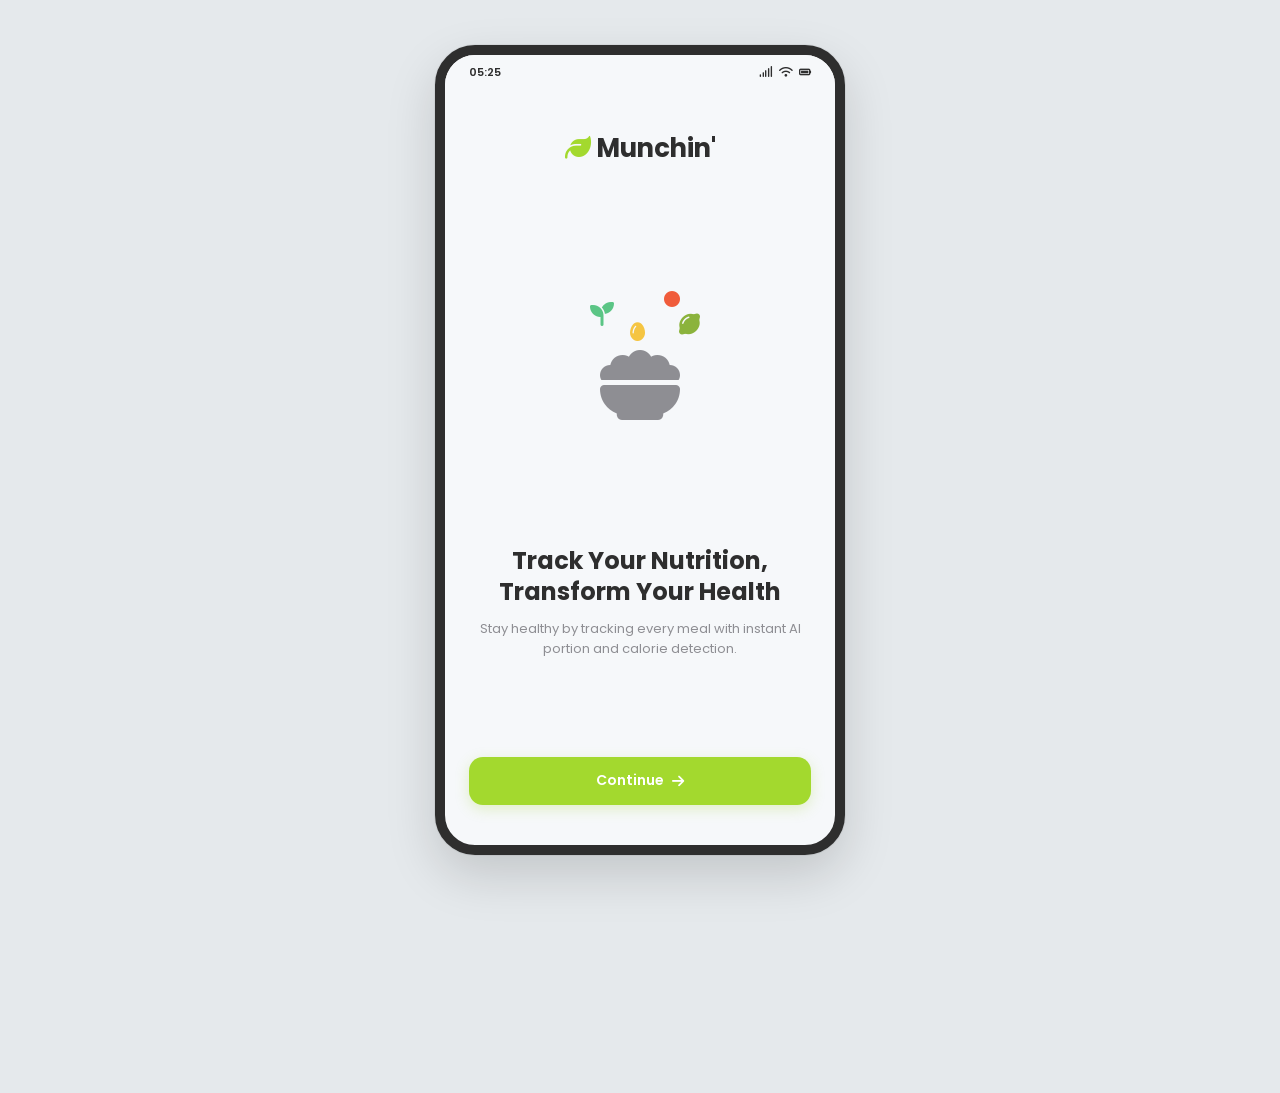
==== commit b0068921: "feat: implement core nutrition tracking API, database, and onboarding user interface" ====
--- a/front-end/static/index.html
+++ b/front-end/static/index.html
@@ -419,6 +419,7 @@
                     <div class="explore-tabs-container">
                         <button class="explore-tab-btn active" data-view="manual">Manual Log</button>
                         <button class="explore-tab-btn" data-view="new-dishes">Explore New Dishes</button>
+                        <button class="explore-tab-btn" data-view="planner">Meal Planner</button>
                     </div>
 
                     <!-- View 1: Manual Log -->
@@ -470,10 +471,45 @@
                         <div class="scraped-dishes-header">
                             <p class="scraped-subtitle"><i class="fa-solid fa-wand-magic-sparkles text-coral"></i> Live AI Scraped Ideas from Hungry Huy</p>
                         </div>
+                        
+                        <!-- Flavor AI toggle bar -->
+                        <div class="flavor-ai-bar" style="display: flex; align-items: center; justify-content: space-between; padding: 12px 16px; margin-bottom: 16px; border-radius: 14px; background: var(--bg-light); border: 1px solid var(--border-color);">
+                            <div style="display: flex; align-items: center; gap: 8px;">
+                                <i class="fa-solid fa-brain" style="color: var(--accent-coral); font-size: 16px;"></i>
+                                <div>
+                                    <h4 style="margin: 0; font-size: 13px; font-weight: 700; color: var(--text-dark);">Flavor AI Recommendations</h4>
+                                    <p style="margin: 0; font-size: 10px; color: var(--text-muted);">Ranked recommendations matching your traits & history</p>
+                                </div>
+                            </div>
+                            <label class="switch" style="position: relative; display: inline-block; width: 44px; height: 24px;">
+                                <input type="checkbox" id="flavor-ai-toggle" style="opacity: 0; width: 0; height: 0;">
+                                <span class="slider round" style="position: absolute; cursor: pointer; top: 0; left: 0; right: 0; bottom: 0; background-color: #ccc; transition: .4s; border-radius: 24px;"></span>
+                            </label>
+                        </div>
+
                         <div class="scraped-dishes-list" id="scraped-dishes-list">
                             <div class="loading-state">
                                 <i class="fa-solid fa-spinner fa-spin text-coral"></i>
                                 <p>Scraping new culinary ideas...</p>
+                            </div>
+                        </div>
+                    </div>
+
+                    <!-- View 3: Generative AI Meal Planner -->
+                    <div id="explore-planner-view" class="explore-view">
+                        <div class="scraped-dishes-header">
+                            <p class="scraped-subtitle"><i class="fa-solid fa-wand-magic-sparkles text-coral"></i> AI Recipe Generator (From Fridge Ingredients)</p>
+                        </div>
+                        <div class="planner-input-card card" style="margin-bottom: 16px; padding: 16px; border-radius: 16px; background: var(--bg-light); border: 1px solid var(--border-color);">
+                            <div class="form-group" style="margin-bottom: 12px;">
+                                <label for="planner-ingredients" style="display: block; margin-bottom: 6px; font-weight: 500; font-size: 13px; color: var(--text-main);">Available Ingredients (comma-separated)</label>
+                                <input type="text" id="planner-ingredients" class="form-control" placeholder="e.g. chicken, ginger, mushroom" style="width: 100%; padding: 10px; border-radius: 8px; border: 1px solid var(--border-color); background: var(--bg-main); color: var(--text-main); font-size: 13px;">
+                            </div>
+                            <button class="btn btn-green btn-block" id="planner-generate-btn" style="width: 100%; padding: 10px; font-size: 13px; font-weight: 600;"><i class="fa-solid fa-wand-magic-sparkles"></i> Generate Recipes</button>
+                        </div>
+                        <div class="planner-dishes-list" id="planner-dishes-list">
+                            <div class="loading-state" style="text-align: center; padding: 24px; color: var(--text-muted);">
+                                <p>Enter your ingredients and press Generate to suggest recipes.</p>
                             </div>
                         </div>
                     </div>
@@ -966,6 +1002,6 @@
     <!-- Custom Toast Container -->
     <div class="toast-container" id="toast-container"></div>
 
-    <script src="index.js?v=1.0.3"></script>
+    <script src="index.js?v=1.0.4"></script>
 </body>
 </html>
--- a/front-end/static/index.css
+++ b/front-end/static/index.css
@@ -2007,14 +2007,19 @@
 }
 
 .scraped-dish-card {
+    position: relative;
     background-color: var(--bg-card);
     border: 1px solid var(--border-color);
     border-radius: 20px;
-    overflow: hidden;
+    overflow: visible;
     box-shadow: 0 6px 18px rgba(46, 46, 46, 0.01);
     transition: var(--transition-bounce);
     display: flex;
     flex-direction: column;
+}
+
+.scraped-dish-card:has(.custom-select-container.active) {
+    z-index: 10;
 }
 
 .scraped-dish-card:hover {
@@ -2028,6 +2033,8 @@
     overflow: hidden;
     position: relative;
     background-color: #eaecef;
+    border-radius: 20px 20px 0 0;
+    z-index: 1;
 }
 
 .scraped-dish-img-wrapper img {
@@ -2693,3 +2700,67 @@
     border-top: 1px solid rgba(255, 255, 255, 0.1) !important;
 }
 
+/* Custom Close Button Styling */
+.close-btn {
+    width: 32px;
+    height: 32px;
+    border-radius: 50%;
+    border: none;
+    background: transparent;
+    color: var(--text-muted);
+    display: flex;
+    align-items: center;
+    justify-content: center;
+    cursor: pointer;
+    font-size: 16px;
+    outline: none;
+    transition: background-color 0.2s, color 0.2s, transform 0.15s;
+}
+
+.close-btn:hover {
+    background-color: var(--bg-light);
+    color: var(--text-main);
+}
+
+.close-btn-light {
+    width: 28px;
+    height: 28px;
+    border-radius: 50%;
+    border: none;
+    background: transparent;
+    color: var(--text-muted);
+    display: flex;
+    align-items: center;
+    justify-content: center;
+    cursor: pointer;
+    font-size: 14px;
+    outline: none;
+    transition: background-color 0.2s, color 0.2s;
+}
+
+.close-btn-light:hover {
+    background-color: var(--bg-light);
+    color: var(--text-main);
+}
+
+/* Custom Switch Slider */
+.switch input:checked + .slider {
+    background-color: var(--accent-green) !important;
+}
+
+.slider:before {
+    position: absolute;
+    content: "";
+    height: 18px;
+    width: 18px;
+    left: 3px;
+    bottom: 3px;
+    background-color: white;
+    transition: .4s;
+    border-radius: 50%;
+}
+
+.switch input:checked + .slider:before {
+    transform: translateX(20px);
+}
+
